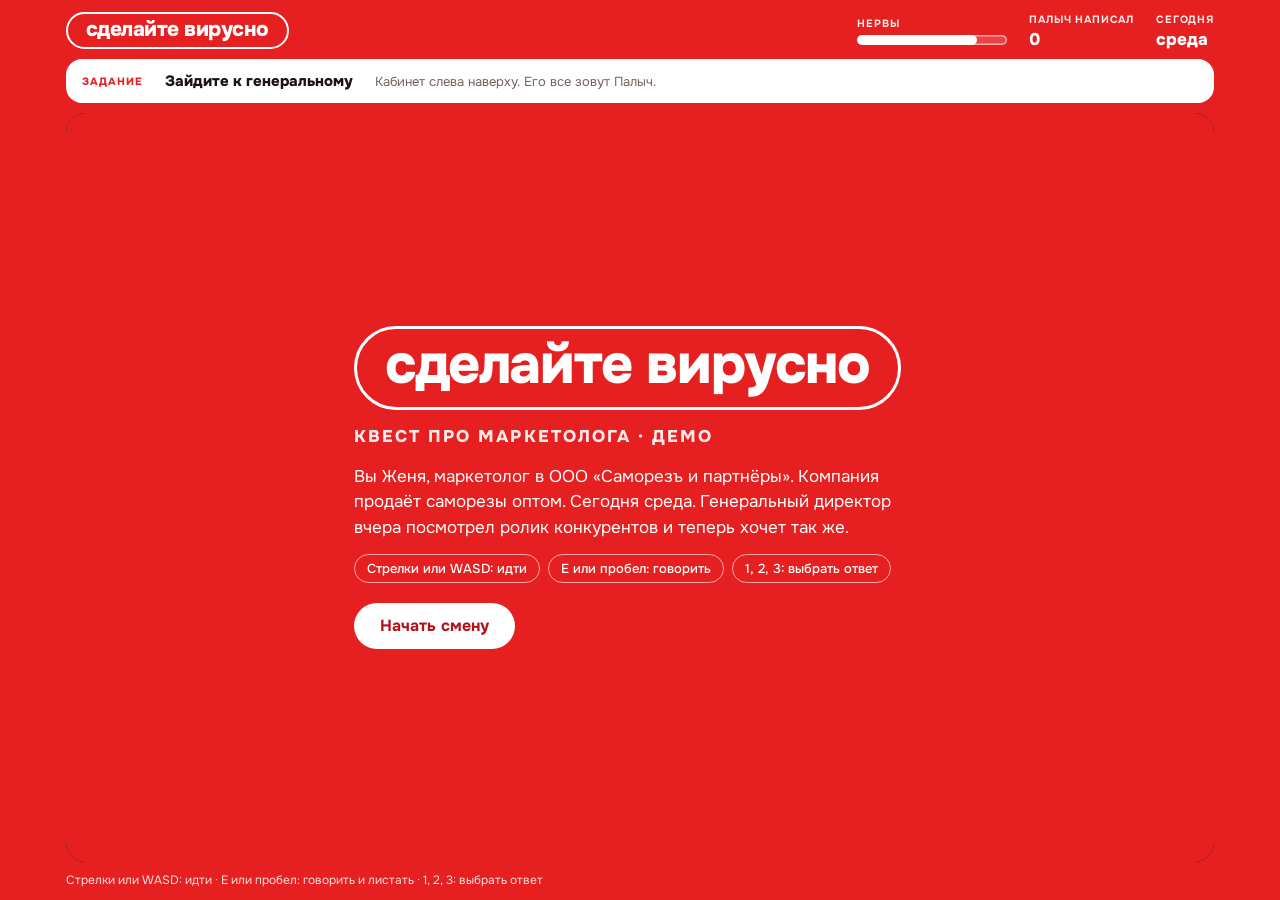
==== index.html @ 95eb99f6 "Демо игры «Сделайте вирусно» Квест про маркетолога: офис, одно задание, три концовки.  Co-Authored-B" ====
<!doctype html>
<html lang="ru">
<head>
<meta charset="utf-8">
<meta name="viewport" content="width=device-width, initial-scale=1, viewport-fit=cover">
<meta name="description" content="Браузерный квест про маркетолога: генеральный хочет вирусный ролик про саморезы за 15 тысяч к пятнице.">
<meta property="og:title" content="Сделайте вирусно">
<meta property="og:description" content="Квест про маркетолога. Соберите бриф и согласуйте ролик до пятницы.">
<meta property="og:type" content="website">
<meta name="theme-color" content="#E62020">
<link rel="icon" href="data:image/svg+xml,%3Csvg%20xmlns%3D%22http%3A%2F%2Fwww.w3.org%2F2000%2Fsvg%22%20viewBox%3D%220%200%2064%2064%22%3E%3Cellipse%20cx%3D%2232%22%20cy%3D%2232%22%20rx%3D%2229%22%20ry%3D%2222%22%20fill%3D%22%23E62020%22%2F%3E%3Ctext%20x%3D%2232%22%20y%3D%2241%22%20font-family%3D%22Arial%22%20font-weight%3D%22700%22%20font-size%3D%2226%22%20fill%3D%22%23fff%22%20text-anchor%3D%22middle%22%3E!%3C%2Ftext%3E%3C%2Fsvg%3E">
<title>Сделайте вирусно</title>
<link rel="preconnect" href="https://fonts.googleapis.com">
<link rel="preconnect" href="https://fonts.gstatic.com" crossorigin>
<link rel="stylesheet" href="https://fonts.googleapis.com/css2?family=Onest:wght@400;500;700;800&display=swap">
<style>
html{box-sizing:border-box;padding-top:env(safe-area-inset-top,0px);padding-bottom:env(safe-area-inset-bottom,0px)}
body{margin:0}
[hidden]{display:none!important}
</style>
<style>
/* Layout: одна сцена на экран — шапка с нервами, полоса задания, офис сверху на всю оставшуюся высоту */
:root{
  --red:#E62020; --red-deep:#B3121A; --ink:#1C1313; --white:#FFFFFF;
  --bg:#E62020; --fg:#FFFFFF; --panel:#FFFFFF; --panel-ink:#1C1313; --muted:#76615E; --soft:#FFE4E0; --stage:#2A1F1E; --veil:rgba(255,255,255,.16);
  --font:'Onest','Segoe UI',system-ui,-apple-system,sans-serif;
}
@media (prefers-color-scheme: dark){:root:not([data-theme="light"]){--bg:#6B0F13;--panel:#221818;--panel-ink:#F6EBE9;--muted:#BFA7A3;--soft:#3B2321;--stage:#150E0E;--veil:rgba(255,255,255,.1);color-scheme:dark}}
:root[data-theme="dark"]{--bg:#6B0F13;--panel:#221818;--panel-ink:#F6EBE9;--muted:#BFA7A3;--soft:#3B2321;--stage:#150E0E;--veil:rgba(255,255,255,.1);color-scheme:dark}
html,body{height:100%}
body{background:var(--bg);color:var(--fg);font-family:var(--font);-webkit-font-smoothing:antialiased}
.wrap{box-sizing:border-box;height:100%;max-width:1180px;margin:0 auto;display:flex;flex-direction:column;gap:10px;padding-block:12px;padding-left:max(16px,env(safe-area-inset-left,0px));padding-right:max(16px,env(safe-area-inset-right,0px))}
.top{display:flex;align-items:center;justify-content:space-between;gap:10px 20px;flex-wrap:wrap}
.logo{display:inline-block;border:2.5px solid var(--white);border-radius:999px;padding:5px 18px 7px;font-weight:800;font-size:21px;letter-spacing:-.025em;line-height:1;color:var(--white)}
.hud{display:flex;gap:10px 22px;align-items:center;flex-wrap:wrap}
.stat{display:flex;flex-direction:column;gap:5px}
.stat span{font-size:10.5px;font-weight:700;letter-spacing:.08em;text-transform:uppercase;opacity:.9}
.stat b{font-size:17px;font-weight:800;line-height:1;font-variant-numeric:tabular-nums}
.bar{width:150px;height:10px;border-radius:99px;background:var(--veil);overflow:hidden;box-shadow:inset 0 0 0 1.5px rgba(255,255,255,.55)}
.bar i{display:block;height:100%;width:80%;background:var(--white);border-radius:99px;transition:width .35s ease}
.bar.low i{background:#FFD447}
.quest{background:var(--panel);color:var(--panel-ink);border-radius:16px;padding:10px 16px;display:flex;flex-wrap:wrap;align-items:center;gap:6px 22px;min-height:44px;box-sizing:border-box}
.quest .lbl{font-size:10.5px;font-weight:800;letter-spacing:.1em;text-transform:uppercase;color:var(--red)}
.quest .task{font-weight:800;font-size:15px}
.quest .sub{color:var(--muted);font-size:13px}
.quest ul{list-style:none;margin:0;padding:0;display:flex;flex-wrap:wrap;gap:6px 18px}
.quest li{display:flex;gap:7px;align-items:center;font-size:13px;font-weight:500}
.quest li .box{flex:none;width:16px;height:16px;border-radius:50%;border:2px solid var(--red);display:grid;place-items:center;font-size:10px;font-weight:800;color:var(--white);box-sizing:border-box}
.quest li em{font-style:normal;color:var(--muted)}
.quest li.done{color:var(--muted)}
.quest li.done b{text-decoration:line-through}
.quest li.done .box{background:var(--red)}
.game{position:relative;flex:1;min-height:300px;border-radius:20px;overflow:hidden;background:var(--stage)}
canvas{display:block;width:100%;height:100%;touch-action:none}
.toasts{position:absolute;top:12px;right:12px;display:flex;flex-direction:column;align-items:flex-end;gap:8px;max-width:min(320px,calc(100% - 24px));pointer-events:none;z-index:3}
.toast{background:var(--panel);color:var(--panel-ink);border-radius:14px;padding:9px 13px;font-size:13px;font-weight:700;box-shadow:0 6px 18px rgba(0,0,0,.25);animation:tin .25s ease-out;transition:opacity .3s,transform .3s}
.toast.ping{background:var(--ink);color:var(--white)}
.toast.out{opacity:0;transform:translateY(-6px)}
@keyframes tin{from{opacity:0;transform:translateY(-8px)}to{opacity:1;transform:none}}
.prompt{position:absolute;left:50%;bottom:16px;transform:translateX(-50%);background:var(--ink);color:var(--white);padding:8px 14px;border-radius:99px;font-weight:700;font-size:13px;white-space:nowrap;pointer-events:none;opacity:0;transition:opacity .15s;z-index:2}
.prompt.on{opacity:1}
.prompt kbd{font-family:inherit;background:var(--red);border-radius:6px;padding:1px 7px;margin-right:7px}
.dialog{position:absolute;left:12px;right:12px;bottom:12px;max-width:780px;margin:0 auto;background:var(--panel);color:var(--panel-ink);border-radius:18px;padding:16px 18px 14px;box-shadow:0 14px 40px rgba(0,0,0,.35);z-index:4}
.who{display:flex;align-items:baseline;gap:9px;flex-wrap:wrap;margin-bottom:8px}
.who span{background:var(--red);color:var(--white);font-weight:800;font-size:13px;padding:3px 11px 4px;border-radius:99px}
.who small{color:var(--muted);font-size:12.5px}
.dialog p{margin:0 0 12px;font-size:16px;line-height:1.45;max-width:65ch}
.choices{display:flex;flex-wrap:wrap;gap:8px}
.btn{font:inherit;font-weight:700;font-size:14px;border:0;border-radius:99px;padding:10px 16px;background:var(--red);color:var(--white);cursor:pointer;text-align:left;line-height:1.25}
.btn:hover{background:var(--red-deep)}
.btn:focus-visible{outline:3px solid var(--panel-ink);outline-offset:2px}
.btn .n{display:inline-grid;place-items:center;width:20px;height:20px;border-radius:50%;background:rgba(255,255,255,.22);font-size:12px;margin-right:8px}
.overlay{position:absolute;inset:0;background:var(--bg);color:var(--fg);display:flex;align-items:center;justify-content:center;padding:24px;overflow:auto;z-index:6}
.card{max-width:580px;display:flex;flex-direction:column;align-items:flex-start;gap:14px;margin:auto 0}
.card .logo{font-size:clamp(30px,7vw,56px);border-width:3px;padding:8px 28px 14px}
.kicker{margin:0;font-size:12px;font-weight:800;letter-spacing:.12em;text-transform:uppercase;opacity:.9}
.card p{margin:0;font-size:17px;line-height:1.5;max-width:52ch}
.keys{display:flex;flex-wrap:wrap;gap:8px}
.keys span{border:1.5px solid rgba(255,255,255,.6);border-radius:99px;padding:5px 12px;font-size:13px;font-weight:500}
.btn.light{background:var(--white);color:var(--red-deep);font-size:16px;padding:13px 26px;margin-top:6px}
.btn.light:hover{background:#FFE9E6}
.btn.light:focus-visible{outline-color:var(--white)}
.stamp{border:4px solid var(--white);border-radius:12px;padding:6px 18px 8px;font-weight:800;font-size:clamp(26px,6vw,46px);letter-spacing:.04em;transform:rotate(-5deg);margin-bottom:6px}
.card h2{margin:0;font-size:clamp(22px,4vw,32px);font-weight:800;letter-spacing:-.02em;text-wrap:balance;line-height:1.15}
.stats{display:grid;grid-template-columns:repeat(4,minmax(0,1fr));gap:8px;width:100%}
.stats div{background:var(--veil);border-radius:14px;padding:10px 12px;display:flex;flex-direction:column;gap:4px}
.stats b{font-size:21px;font-weight:800;font-variant-numeric:tabular-nums}
.stats span{font-size:11.5px;opacity:.85}
.card p.note{font-size:13px;opacity:.8}
.pad{position:absolute;left:12px;right:12px;bottom:12px;display:none;justify-content:space-between;align-items:flex-end;pointer-events:none;z-index:2}
.dirs{display:grid;grid-template-columns:repeat(3,52px);grid-template-rows:repeat(2,52px);gap:6px;pointer-events:auto;touch-action:none}
.pad button{font:inherit;border:0;border-radius:14px;background:rgba(255,255,255,.88);color:var(--ink);font-size:18px;font-weight:800;-webkit-user-select:none;user-select:none;-webkit-touch-callout:none;touch-action:none}
.pad button.on{background:var(--white);transform:scale(.95)}
.pad .act{pointer-events:auto;height:64px;padding:0 22px;border-radius:99px;background:var(--red);color:var(--white);font-size:15px;opacity:.55;box-shadow:0 0 0 3px var(--white)}
.pad .act.ready{opacity:1}
.only-touch{display:none}
.hint{font-size:12px;opacity:.85;margin:0}
@media (pointer:coarse){.pad{display:flex}.prompt{bottom:136px}.hint,.only-kb{display:none!important}.only-touch{display:inline-block}}
.game.dlg .pad,.game.dlg .prompt{display:none}
@media (max-width:640px){.logo{font-size:17px;padding:4px 14px 6px}.bar{width:96px}.stat b{font-size:15px}.quest{padding:9px 12px;gap:4px 14px}.quest .task{font-size:14px}.dialog p{font-size:15px}.stats{grid-template-columns:repeat(2,minmax(0,1fr))}.card p{font-size:15.5px}}
@media (prefers-reduced-motion:reduce){.toast{animation:none}.bar i{transition:none}}
</style>
</head>
<body>
<div class="wrap">
  <header class="top">
    <div class="logo">сделайте вирусно</div>
    <div class="hud">
      <div class="stat"><span>Нервы</span><div class="bar" id="nbar" role="meter" aria-label="Нервы" aria-valuemin="0" aria-valuemax="100" aria-valuenow="80"><i id="nfill"></i></div></div>
      <div class="stat"><span>Палыч написал</span><b id="pings">0</b></div>
      <div class="stat"><span>Сегодня</span><b>среда</b></div>
    </div>
  </header>

  <section class="quest" id="quest" aria-live="polite"></section>

  <div class="game" id="game">
    <canvas id="cv" aria-label="Офис компании «Саморезъ и партнёры», вид сверху"></canvas>
    <div class="toasts" id="toasts"></div>
    <div class="prompt" id="prompt"></div>

    <div class="pad" id="pad">
      <div class="dirs">
        <button type="button" data-k="u" style="grid-column:2;grid-row:1" aria-label="Вверх">▲</button>
        <button type="button" data-k="l" style="grid-column:1;grid-row:2" aria-label="Влево">◀</button>
        <button type="button" data-k="d" style="grid-column:2;grid-row:2" aria-label="Вниз">▼</button>
        <button type="button" data-k="r" style="grid-column:3;grid-row:2" aria-label="Вправо">▶</button>
      </div>
      <button type="button" class="act" id="actBtn">Говорить</button>
    </div>

    <div class="dialog" id="dlg" hidden>
      <div class="who"><span id="dlgName"></span><small id="dlgRole"></small></div>
      <p id="dlgText"></p>
      <div class="choices" id="dlgCh"></div>
    </div>

    <div class="overlay" id="start">
      <div class="card">
        <div class="logo">сделайте вирусно</div>
        <p class="kicker">Квест про маркетолога · демо</p>
        <p>Вы Женя, маркетолог в ООО «Саморезъ и партнёры». Компания продаёт саморезы оптом. Сегодня среда. Генеральный директор вчера посмотрел ролик конкурентов и теперь хочет так же.</p>
        <div class="keys">
          <span class="only-kb">Стрелки или WASD: идти</span>
          <span class="only-kb">E или пробел: говорить</span>
          <span class="only-kb">1, 2, 3: выбрать ответ</span>
          <span class="only-touch">Кнопки внизу экрана: идти и говорить</span>
        </div>
        <button type="button" class="btn light" id="startBtn">Начать смену</button>
      </div>
    </div>

    <div class="overlay" id="end" hidden>
      <div class="card">
        <div class="stamp" id="endStamp"></div>
        <h2 id="endTitle"></h2>
        <p id="endText"></p>
        <div class="stats" id="endStats"></div>
        <button type="button" class="btn light" id="againBtn">Ещё раз</button>
        <p class="note">Это демо: один офис и одно задание.</p>
      </div>
    </div>
  </div>

  <p class="hint">Стрелки или WASD: идти · E или пробел: говорить и листать · 1, 2, 3: выбрать ответ</p>
</div>

<script>
(() => {
'use strict';
const $ = s => document.querySelector(s);
const cv = $('#cv'), ctx = cv.getContext('2d'), game = $('#game');
const dlg = $('#dlg'), dlgName = $('#dlgName'), dlgRole = $('#dlgRole'), dlgText = $('#dlgText'), dlgCh = $('#dlgCh');
const questEl = $('#quest'), toastsEl = $('#toasts'), promptEl = $('#prompt'), actBtn = $('#actBtn');
const nfill = $('#nfill'), nbar = $('#nbar'), pingsEl = $('#pings');
const RM = !!(window.matchMedia && matchMedia('(prefers-reduced-motion: reduce)').matches);

/* ---------- Карта офиса: 28 × 18 клеток ---------- */
const T = 32;
const MAP = [
  "#WW#WW#WW#WW#WW#WW#WW#WW#WW#",
  "#ccccccc#..........#ppppppp#",
  "#ccccccc#..........#ppppppp#",
  "#ccccccc#..DD..DD..#ppppppp#",
  "#ccccccc#..........#ppppppp#",
  "#ccccccc#..DD..DD..#ppppppp#",
  "####c####..........####p####",
  "#..........................#",
  "#..DD..DD..DD....DD..DD..DD#",
  "#..........................#",
  "#..........................#",
  "####t###............###a####",
  "#tttttt#............#aaaaaa#",
  "#tttttt#..DD....DD..#aaaaaa#",
  "#tttttt#............#aaaaaa#",
  "#tttttt#..DD....DD..#aaaaaa#",
  "#tttttt#............#aaaaaa#",
  "#############LL#############",
];
const MW = MAP[0].length, MH = MAP.length;
const SOLID = new Set(['#', 'W', 'L', 'D']);
const tile = (x, y) => (x < 0 || y < 0 || x >= MW || y >= MH) ? '#' : MAP[y][x];

const PEOPLE = {
  me:     { name: 'Женя', role: 'это вы, маркетолог' },
  boss:   { name: 'Палыч', role: 'Виктор Павлович, генеральный директор' },
  oleg:   { name: 'Олег', role: 'отдел продаж' },
  lyosha: { name: 'Лёша', role: 'дизайнер' },
  ksyu:   { name: 'Ксюша', role: 'SMM, стажёр' },
  petr:   { name: 'Петрович', role: 'сисадмин' },
  tamara: { name: 'Тамара Ивановна', role: 'главный бухгалтер' },
};
const NPC = [
  { id: 'boss',   x: 4,  y: 1,  shirt: '#2B3A55', hair: '#A3A3A3', bald: true, tie: true },
  { id: 'petr',   x: 17, y: 3,  shirt: '#6D6A5E', hair: '#C9C9C9', beard: true, glasses: true },
  { id: 'ksyu',   x: 4,  y: 9,  shirt: '#F4A6B7', hair: '#6B3A2A', long: true },
  { id: 'oleg',   x: 12, y: 9,  shirt: '#4C7A5A', hair: '#3B2A1E' },
  { id: 'lyosha', x: 22, y: 9,  shirt: '#1F1F1F', hair: '#D9B44A', phones: true },
  { id: 'tamara', x: 23, y: 15, shirt: '#7A2E5A', hair: '#B4552F', bun: true, glasses: true },
];
const ME = { shirt: '#E62020', hair: '#2A1E1A', badge: true };

const E = [
  { t: 'safe',     x: 1,  y: 1,   w: 1,   h: 1,    act: 'safe' },
  { t: 'rug',      x: 6,  y: 1,   w: 1.8, h: 0.5,  act: 'rug' },
  { t: 'bossdesk', x: 3,  y: 2,   w: 3,   h: 1,    act: 'boss' },
  { t: 'plant',    x: 7,  y: 5,   w: 1,   h: 1,    act: 'plant' },
  { t: 'honor',    x: 13, y: 1,   w: 2,   h: 0.45, act: 'honor' },
  { t: 'board',    x: 21, y: 1,   w: 3,   h: 0.45, act: 'board' },
  { t: 'mtable',   x: 21, y: 2.5, w: 5,   h: 1.8 },
  { t: 'cooler',   x: 1,  y: 7,   w: 1,   h: 1,    act: 'cooler' },
  { t: 'printer',  x: 26, y: 7,   w: 1,   h: 1,    act: 'printer' },
  { t: 'plant',    x: 26, y: 10,  w: 1,   h: 1,    act: 'plant' },
  { t: 'plant',    x: 8,  y: 12,  w: 1,   h: 1,    act: 'plant' },
  { t: 'plant',    x: 19, y: 12,  w: 1,   h: 1,    act: 'plant' },
  { t: 'fridge',   x: 1,  y: 12,  w: 1,   h: 1,    act: 'fridge' },
  { t: 'ktable',   x: 2,  y: 13.6,w: 2,   h: 1.2 },
  { t: 'counter',  x: 2,  y: 16,  w: 4,   h: 1 },
  { t: 'kettle',   x: 3,  y: 16,  w: 1,   h: 1,    act: 'kettle', nosolid: true },
  { t: 'micro',    x: 5,  y: 16,  w: 1,   h: 1,    act: 'micro', nosolid: true },
  { t: 'cabinet',  x: 26, y: 12,  w: 1,   h: 2,    act: 'cabinet' },
  { t: 'plant',    x: 21, y: 12,  w: 1,   h: 1,    act: 'plant' },
  { t: 'tdesk',    x: 22, y: 14,  w: 3,   h: 1,    act: 'tamara' },
  { t: 'lift',     x: 13, y: 17,  w: 2,   h: 1,    act: 'lift', nosolid: true },
];
const BODIES = [];
for (const e of E) if (!e.nosolid) BODIES.push(e);
for (const n of NPC) BODIES.push({ x: n.x + .2, y: n.y + .25, w: .6, h: .65 });

const ROOMS = [
  ['КАБИНЕТ ГЕНЕРАЛЬНОГО', 4.5, 4.55, 'rgba(255,225,160,.55)'],
  ['ПЕРЕГОВОРКА «БАЙКАЛ»', 23.5, 5.45, 'rgba(95,50,15,.5)'],
  ['ОПЕНСПЕЙС', 14.5, 9.55, 'rgba(60,40,30,.3)'],
  ['КУХНЯ', 5.3, 12.55, 'rgba(50,55,65,.4)'],
  ['БУХГАЛТЕРИЯ', 24, 16.55, 'rgba(40,50,30,.42)'],
  ['ЛИФТ', 14, 16.8, 'rgba(60,40,30,.42)'],
];

const OBJ = { cooler: 'Кулер', printer: 'Принтер', safe: 'Сейф', rug: 'Ковёр', plant: 'Фикус', honor: 'Доска почёта', board: 'Доска', fridge: 'Холодильник', kettle: 'Чайник', micro: 'Микроволновка', cabinet: 'Шкаф с папками', lift: 'Лифт' };
const NOTE = {
  printer: 'Принтер пишет: «Замятие бумаги в лотке 2». Пишет так с понедельника.',
  safe: 'Сейф. Говорят, внутри лежит бюджет на маркетинг. Код знает только Палыч.',
  rug: 'Ковёр на стене. Палыч говорит, что он для акустики.',
  plant: 'Фикус. Его поливает бухгалтерия. И разговаривает с ним тоже.',
  honor: 'Доска почёта. Вашей фотографии тут пока нет.',
  board: 'На доске написано: «KPI: охваты, вовлечённость, синергия». Продаж в списке нет.',
  fridge: 'Записка на холодильнике: «Кто взял мой йогурт, тот знает, что он сделал. Т. И.»',
  micro: 'Микроволновка. Пахнет рыбой с прошлого корпоратива.',
  cabinet: 'Папки «Закрывающие документы, 2011–2026». Трогать нельзя.',
  lift: 'Лифт. До пятницы домой не отпускают.',
};
const KSYU = [
  'Я веду наши соцсети. В Telegram у нас 12 подписчиков, девять из них бухгалтерия.',
  'Палыч каждую неделю просит «что-нибудь вирусное». Ты не первый, кому он это говорит.',
  'Если что, у меня есть кольцевая лампа. Одна на весь офис.',
];
const PETR = [
  'Перезагружать пробовал?',
  'Пароль от Wi-Fi на стикере под клавиатурой у Палыча. Я тебе этого не говорил.',
  'Сервер стоит в кладовке. Не открывай, он греется.',
];
const PINGS = ['Ну что там?', 'Конкуренты опять что-то выложили', 'Может, в тикток?', 'Жена говорит, надо через нейросеть', 'Пятница скоро, помнишь?', 'Скинь, что есть', '👍', 'Ты где?'];

/* ---------- Состояние ---------- */
let S, P, dlgOpen = false, dlgAt = 0, curChoices = [], promptKey, dpr = 1, zoom = 1, tnow = 0;
const keys = { u: false, d: false, l: false, r: false };

function fresh() {
  return { step: 0, running: false, over: false, nerves: 80, pings: 0, pingT: 8, askedGoal: false,
    client: false, budget: false, idea: null, needTea: false, tea: false, coolAt: -99, bossNag: 0, cyc: {}, endAt: 0 };
}
function newGame() {
  S = fresh();
  P = { x: 14, y: 16.35, fx: 0, fy: -1, moving: false };
  closeDlg(); updQuest(); updHud(); promptKey = undefined;
}

/* ---------- Интерфейс ---------- */
function updHud() {
  nfill.style.width = S.nerves + '%';
  nbar.classList.toggle('low', S.nerves < 30);
  nbar.setAttribute('aria-valuenow', S.nerves);
  pingsEl.textContent = S.pings;
}
function li(done, a, b) {
  return '<li class="' + (done ? 'done' : '') + '"><span class="box">' + (done ? '✓' : '') + '</span><span><b>' + a + '</b> <em>' + b + '</em></span></li>';
}
function updQuest() {
  let h = '<span class="lbl">Задание</span>';
  if (S.step === 0) h += '<span class="task">Зайдите к генеральному</span><span class="sub">Кабинет слева наверху. Его все зовут Палыч.</span>';
  else if (S.step === 1) {
    let teaNote = '';
    if (S.needTea && !S.budget) teaNote = S.tea ? ' · чай в руках' : ' · сначала чай с кухни';
    h += '<span class="task">Соберите бриф</span><ul>' +
      li(S.client, 'Кто покупает', 'Олег, продажи') +
      li(S.budget, 'Сколько денег на самом деле', 'Тамара Ивановна' + teaNote) +
      li(!!S.idea, 'Идея ролика', 'Лёша, дизайнер') + '</ul>';
  } else if (S.step === 2) h += '<span class="task">Несите бриф Палычу</span><span class="sub">Бриф собран. Осталось согласовать.</span>';
  else h += '<span class="task">Смена окончена</span>';
  questEl.innerHTML = h;
}
function toast(msg, cls) {
  const el = document.createElement('div');
  el.className = 'toast' + (cls ? ' ' + cls : '');
  el.textContent = msg;
  toastsEl.appendChild(el);
  while (toastsEl.children.length > 3) toastsEl.firstChild.remove();
  setTimeout(() => { el.classList.add('out'); setTimeout(() => el.remove(), 350); }, 3600);
}
function setPrompt(n) {
  const k = n ? n.id : '';
  if (k === promptKey) return;
  promptKey = k;
  if (!n) { promptEl.classList.remove('on'); actBtn.classList.remove('ready'); return; }
  const p = PEOPLE[n.id];
  promptEl.innerHTML = '<kbd class="only-kb">E</kbd>' + (p ? 'Поговорить: ' + p.name : 'Осмотреть: ' + OBJ[n.id].toLowerCase());
  promptEl.classList.add('on'); actBtn.classList.add('ready');
}

/* ---------- Диалоги ---------- */
function say(who, text, choices) {
  if (S.over) return;
  const p = PEOPLE[who] || { name: who, role: '' };
  dlgName.textContent = p.name;
  dlgRole.textContent = p.role || '';
  dlgText.textContent = text;
  curChoices = (choices && choices.length) ? choices : [{ t: 'Дальше' }];
  dlgCh.textContent = '';
  curChoices.forEach((c, i) => {
    const b = document.createElement('button');
    b.type = 'button'; b.className = 'btn';
    if (curChoices.length > 1) { const n = document.createElement('span'); n.className = 'n'; n.textContent = i + 1; b.appendChild(n); }
    b.appendChild(document.createTextNode(c.t));
    b.addEventListener('mousedown', e => e.preventDefault());
    b.addEventListener('click', () => { if (performance.now() - dlgAt > 300) choose(i); });
    dlgCh.appendChild(b);
  });
  dlg.hidden = false; dlgOpen = true; dlgAt = performance.now();
  game.classList.add('dlg'); setPrompt(null);
}
function choose(i) { const c = curChoices[i]; closeDlg(); if (c && c.f) c.f(); }
function closeDlg() { dlg.hidden = true; dlgOpen = false; curChoices = []; game.classList.remove('dlg'); }
function cyc(id, arr) { const i = S.cyc[id] || 0; S.cyc[id] = i + 1; return arr[i % arr.length]; }
function nerves(d) {
  S.nerves = Math.max(0, Math.min(100, S.nerves + d)); updHud();
  if (S.nerves <= 0 && !S.over) finish('burnout');
}
function checkBrief() {
  if (S.step === 1 && S.client && S.budget && S.idea) { S.step = 2; toast('Бриф собран. Несите Палычу'); updQuest(); }
}
function startBrief() { S.step = 1; S.pingT = 8; toast('Новое задание: собрать бриф'); updQuest(); }

function talkBoss() {
  if (S.step === 0) {
    say('boss', 'А, Женя. Заходи. Видел, у конкурентов ролик залетел? Миллион просмотров! Нам нужно так же. Вирусно.', [
      { t: 'А какая у ролика цель?', f: () => { S.askedGoal = true;
        say('boss', 'Цель… чтобы было вирусно. Ну и чтобы продажи, само собой. Бюджет пятнадцать тысяч, к пятнице.', [{ t: 'Понял, займусь', f: startBrief }]); } },
      { t: 'Сделаем, Виктор Павлович!', f: () =>
        say('boss', 'Вот! Это я понимаю, подход. Бюджет пятнадцать тысяч, к пятнице. Детали сам соберёшь.', [{ t: 'Есть', f: startBrief }]) },
    ]);
  } else if (S.step === 1) {
    nerves(-3);
    say('boss', cyc('boss', ['Ну что, уже завирусилось?', 'Женя, я жду. Пятница не резиновая.', 'Сходи к Олегу, к Лёше, к Тамаре Ивановне. Чего у меня стоишь?']));
  } else if (S.step === 2) pitch();
}
function pitch() {
  say('boss', 'Ну, показывай. Только чтобы вирусно.', [{ t: 'Показываю', f: () =>
    say('me', 'Покупают у нас прорабы. Им важно одно: чтобы машина пришла к семи утра. Telegram они читают в шесть, по дороге на объект. Бюджет на руки 12 500.', [{ t: 'Дальше', f: pitchIdea }]) }]);
}
function pitchIdea() {
  if (S.idea === 'dance') {
    say('me', 'Идея: прораб танцует с шуруповёртом под ремикс.', [{ t: 'Дальше', f: () =>
      say('boss', 'Ха! Вот! Это вирусно! Запускай.', [{ t: 'Запускаем', f: () => finish('dance') }]) }]);
  } else if (S.idea === 'battle') {
    say('me', 'Идея: саморез против гвоздя. Бой в замедленной съёмке, саморез побеждает.', [{ t: 'Дальше', f: () =>
      say('boss', 'Смешно. И про нас. Давай.', [{ t: 'Запускаем', f: () => finish('battle') }]) }]);
  } else {
    say('me', 'Идея: снимаем одним кадром, как наша машина приезжает на объект в 6:40. Прораб смотрит на часы и говорит: «Вовремя».', [{ t: 'Дальше', f: () => {
      const ch = [];
      if (S.askedGoal) ch.push({ t: 'Вы сами сказали: цель — продажи', f: () =>
        say('boss', 'Сказал, да. Ладно, запускай. Но если не завирусится…', [{ t: 'Запускаем', f: () => finish('honest') }]) });
      ch.push({ t: 'Доверьтесь мне', f: () => { nerves(-15);
        say('boss', 'Под твою ответственность, Женя.', [{ t: 'Запускаем', f: () => finish('honest') }]); } });
      ch.push({ t: 'Ладно, добавим танцующего прораба', f: () => { S.idea = 'dance';
        say('boss', 'Вот! Сразу бы так.', [{ t: 'Запускаем', f: () => finish('dance') }]); } });
      say('boss', 'А где тут вирусность?', ch);
    } }]);
  }
}
function talkOleg() {
  if (S.step === 0) return say('oleg', 'Ты новенький? Палыч тебя искал. Его кабинет слева наверху.');
  if (S.client) return say('oleg', 'Привезли вовремя, вот и вся реклама.');
  say('oleg', 'Вирусный ролик? Про саморезы? Ну-ну.', [
    { t: 'Кто у нас вообще покупает?', f: () => { S.client = true;
      say('oleg', 'Прорабы. Им не до смешного. Им надо, чтобы машина пришла к семи утра, а не к обеду. Telegram читают в шесть, пока едут на объект.');
      toast('Бриф: кто покупает ✓'); updQuest(); checkBrief(); } },
    { t: 'Ладно, не буду отвлекать', f: () => say('oleg', 'Давай. Я тут до семи. Вечера.') },
  ]);
}
function talkTamara() {
  if (S.step === 0) return say('tamara', 'Женечка, все вопросы через Виктора Павловича.');
  if (S.budget) return say('tamara', 'Закрывающие не забудь, Женечка. Я всё помню.');
  if (S.tea) {
    S.tea = false; S.budget = true; nerves(5);
    say('tamara', 'Ой, спасибо. Значит, так. Пятнадцать тысяч — это вместе с налогами. Плюс договор, плюс закрывающие. На руки остаётся двенадцать с половиной.');
    toast('Бриф: реальный бюджет ✓'); updQuest(); checkBrief(); return;
  }
  S.needTea = true; updQuest();
  say('tamara', 'Бюджет? Я без чая ничего не обсуждаю. Чайник на кухне. Кружка моя, с надписью.');
}
function talkLyosha() {
  if (S.step === 0) return say('lyosha', '(снимает один наушник) А? Палыч тебя искал.');
  if (!S.idea) return pickIdea();
  say('lyosha', 'Раскадровка готова. Неси Палычу.', [{ t: 'Отлично' }, { t: 'Давай поменяем идею', f: pickIdea }]);
}
function pickIdea() {
  const tip = S.client ? ' Ты же был у Олега, тебе виднее.' : ' Олег из продаж знает клиентов, но с ним скучно.';
  say('lyosha', 'Ролик за пятнадцать тысяч к пятнице? Окей, сниму на телефон. Что снимаем?' + tip, [
    { t: 'Прораб танцует с шуруповёртом', f: () => setIdea('dance') },
    { t: 'Саморез против гвоздя: бой', f: () => setIdea('battle') },
    { t: 'Честно: машина приезжает в 6:40', f: () => setIdea('honest') },
  ]);
}
function setIdea(k) {
  const first = !S.idea; S.idea = k;
  say('lyosha', 'Понял. Делаю раскадровку.');
  if (first) toast('Бриф: идея ролика ✓');
  updQuest(); checkBrief();
}
const ACT = {
  boss: talkBoss, oleg: talkOleg, tamara: talkTamara, lyosha: talkLyosha,
  ksyu: () => say('ksyu', cyc('ksyu', KSYU)),
  petr: () => say('petr', cyc('petr', PETR)),
  cooler() {
    const now = performance.now() / 1000;
    if (now - S.coolAt < 8) return say('Кулер', 'Вы уже пили. Кулер смотрит на вас с осуждением.');
    S.coolAt = now; nerves(10);
    say('Кулер', 'Бульк. Стакан холодной воды. Нервы +10.');
  },
  kettle() {
    if (S.tea) return say('Чайник', 'Чай уже в руках. Несите, пока горячий.');
    if (S.needTea && !S.budget) { S.tea = true; toast('Чай для Тамары Ивановны ✓'); updQuest();
      return say('Чайник', 'Вы заварили чай в кружке «Лучший бухгалтер». Не пролейте.'); }
    say('Чайник', 'Чайник. Накипь внутри старше вашего стажа.');
  },
};
for (const k in NOTE) if (!ACT[k]) ACT[k] = () => say(OBJ[k], NOTE[k]);

/* ---------- Концовки ---------- */
const plural = (n, a, b, c) => { const m = n % 10, h = n % 100; return (m === 1 && h !== 11) ? a : (m >= 2 && m <= 4 && (h < 10 || h >= 20)) ? b : c; };
const ENDS = {
  dance:   { stamp: 'ВИРУСНО', title: '840 000 просмотров и 3 заявки', views: 840000, leads: 3,
    text: () => 'Ролик разлетелся по чатам. Палыч переслал его всем родственникам. Прорабы посмеялись и купили саморезы там, где привозят к семи утра. Продажи не выросли.' },
  battle:  { stamp: 'НЕПЛОХО', title: '120 000 просмотров и 14 заявок', views: 120000, leads: 14,
    text: () => 'Смешно и про продукт. Пара прорабов запомнила название. Олег сказал «нормально», а для отдела продаж это высшая похвала.' },
  honest:  { stamp: 'СОГЛАСОВАНО', title: '9 400 просмотров и 41 заявка', views: 9400, leads: 41,
    text: () => 'Вирусно не вышло. Зато ролик посмотрели те, кто покупает: прорабы в шесть утра по дороге на объект. Олег просит ещё таких. Палыч рассказывает, что так и задумывал.' +
      (S.askedGoal ? ' Вы спросили про цель в первом же разговоре, и это помогло защитить идею.' : '') },
  burnout: { stamp: 'БОЛЬНИЧНЫЙ', title: 'Нервы закончились раньше пятницы', views: 0, leads: 0,
    text: () => 'Палыч написал вам ' + S.pings + ' ' + plural(S.pings, 'раз', 'раза', 'раз') + '. Кулер стоял у входа в опенспейс. В следующий раз пейте воду.' },
};
function finish(k) {
  if (S.over) return;
  S.over = true; S.step = 3; S.running = false; S.endAt = performance.now();
  closeDlg(); setPrompt(null); updQuest();
  const e = ENDS[k];
  $('#endStamp').textContent = e.stamp;
  $('#endTitle').textContent = e.title;
  $('#endText').textContent = e.text();
  const rows = [['Просмотры', e.views.toLocaleString('ru-RU')], ['Заявки', e.leads], ['Палыч написал', S.pings], ['Нервы', S.nerves + ' из 100']];
  const st = $('#endStats'); st.textContent = '';
  for (const [a, b] of rows) { const d = document.createElement('div'); const bb = document.createElement('b'); bb.textContent = b; const s = document.createElement('span'); s.textContent = a; d.append(bb, s); st.appendChild(d); }
  $('#end').hidden = false;
}

/* ---------- Движение и взаимодействие ---------- */
function blocked(x, y) {
  const r = 0.28;
  for (let ty = Math.floor(y - r); ty <= Math.floor(y + r); ty++)
    for (let tx = Math.floor(x - r); tx <= Math.floor(x + r); tx++)
      if (SOLID.has(tile(tx, ty))) return true;
  for (const b of BODIES) if (x + r > b.x && x - r < b.x + b.w && y + r > b.y && y - r < b.y + b.h) return true;
  return false;
}
function rectDist(px, py, x, y, w, h) {
  const dx = Math.max(x - px, 0, px - (x + w)), dy = Math.max(y - py, 0, py - (y + h));
  return Math.hypot(dx, dy);
}
function nearest() {
  let best = null, bd = 0.95;
  for (const n of NPC) { const d = rectDist(P.x, P.y, n.x + .1, n.y + .1, .8, .8); if (d < bd) { bd = d; best = n; } }
  for (const e of E) { if (!e.act) continue; const d = rectDist(P.x, P.y, e.x, e.y, e.w, e.h); if (d < bd) { bd = d; best = { id: e.act }; } }
  return best;
}
function interact() {
  if (!S.running || S.over || dlgOpen) return;
  const n = nearest();
  if (n && ACT[n.id]) ACT[n.id]();
}
function update(dt) {
  if (!S.running || S.over || dlgOpen) { P.moving = false; if (!dlgOpen) setPrompt(null); return; }
  let mx = (keys.r ? 1 : 0) - (keys.l ? 1 : 0), my = (keys.d ? 1 : 0) - (keys.u ? 1 : 0);
  if (mx || my) {
    const l = Math.hypot(mx, my); mx /= l; my /= l;
    const sp = 4.4 * dt;
    const nx = P.x + mx * sp; if (!blocked(nx, P.y)) P.x = nx;
    const ny = P.y + my * sp; if (!blocked(P.x, ny)) P.y = ny;
    P.fx = mx; P.fy = my; P.moving = true;
  } else P.moving = false;
  if (S.step >= 1 && S.step < 3) {
    S.pingT += dt;
    if (S.pingT >= 20) { S.pingT = 0; S.pings++; toast('📱 Палыч: ' + PINGS[(S.pings - 1) % PINGS.length], 'ping'); nerves(-6); }
  }
  if (!S.over) setPrompt(nearest());
}
function targets() {
  if (S.step === 0 || S.step === 2) return ['boss'];
  if (S.step === 1) {
    const r = [];
    if (!S.client) r.push('oleg');
    if (!S.budget) r.push(S.needTea && !S.tea ? 'kettle' : 'tamara');
    if (!S.idea) r.push('lyosha');
    return r;
  }
  return [];
}
function targetPos(id) {
  const n = NPC.find(n => n.id === id);
  if (n) return { x: (n.x + .5) * T, y: (n.y + .5) * T - 42 };
  const e = E.find(e => e.act === id);
  return { x: (e.x + e.w / 2) * T, y: e.y * T - 8 };
}

/* ---------- Рисование ---------- */
const F = c => { ctx.fillStyle = c; };
function rr(x, y, w, h, r) { ctx.beginPath(); if (ctx.roundRect) ctx.roundRect(x, y, w, h, r); else ctx.rect(x, y, w, h); }
function circ(x, y, r) { ctx.beginPath(); ctx.arc(x, y, r, 0, Math.PI * 2); }
function diamond(x, y, r) { ctx.beginPath(); ctx.moveTo(x, y - r); ctx.lineTo(x + r, y); ctx.lineTo(x, y + r); ctx.lineTo(x - r, y); ctx.closePath(); ctx.fill(); }

function floorTile(c, tx, ty, x, y) {
  if (c === 'c') {
    F('#8C1C21'); ctx.fillRect(x, y, T, T);
    F('#A9333A'); diamond(x + 16, y + 16, 10); F('#E1B24E'); diamond(x + 16, y + 16, 4);
    if (tx === 1) ctx.fillRect(x + 3, y, 2, T);
    if (tx === 7) ctx.fillRect(x + T - 5, y, 2, T);
    if (ty === 1) ctx.fillRect(x, y + 3, T, 2);
    if (ty === 5 && tx !== 4) ctx.fillRect(x, y + T - 5, T, 2);
    return;
  }
  if (c === 't') {
    for (let i = 0; i < 2; i++) for (let j = 0; j < 2; j++) { F(((tx * 2 + i + ty * 2 + j) % 2) ? '#F2F0EB' : '#D6DADF'); ctx.fillRect(x + i * 16, y + j * 16, 16, 16); }
    return;
  }
  if (c === 'p') {
    F('#C99561'); ctx.fillRect(x, y, T, T); F('rgba(105,58,22,.3)');
    for (let r = 0; r < 4; r++) { ctx.fillRect(x, y + r * 8, T, 1); const off = ((ty * 4 + r) % 2) * 8; for (let k = off; k < T; k += 16) ctx.fillRect(x + k, y + r * 8, 1, 8); }
    return;
  }
  if (c === 'a') { F('#D3D8C0'); ctx.fillRect(x, y, T, T); F('rgba(0,0,0,.06)'); ctx.fillRect(x, y, T, 1); ctx.fillRect(x, y, 1, T); return; }
  F('#E5DFD3'); ctx.fillRect(x, y, T, T); F('rgba(60,40,30,.06)'); ctx.fillRect(x, y, T, 1); ctx.fillRect(x, y, 1, T);
  if (((tx * 13 + ty * 7) % 5) === 0) { F('rgba(60,40,30,.07)'); ctx.fillRect(x + 6, y + 9, 3, 2); ctx.fillRect(x + 20, y + 22, 2, 2); }
}
function deskTile(tx, ty, x, y) {
  F('#3F3938'); rr(x + 9, y + 23, 14, 9, 4); ctx.fill();
  F('#D6BC93'); rr(x + 1, y + 2, T - 2, 21, 3); ctx.fill(); F('#B99C72'); ctx.fillRect(x + 1, y + 21, T - 2, 2);
  F('#262121'); rr(x + 8, y + 4, 16, 10, 2); ctx.fill(); F(((tx + ty) % 3 === 0) ? '#E62020' : '#79B2D8'); ctx.fillRect(x + 10, y + 6, 12, 6);
  F('#F3F0EA'); ctx.fillRect(x + 9, y + 16, 14, 4);
  if ((tx * 7 + ty * 3) % 4 === 0) { F('#FFFFFF'); circ(x + 27, y + 9, 3); ctx.fill(); F('#E62020'); circ(x + 27, y + 9, 1.6); ctx.fill(); }
}
function drawTile(tx, ty) {
  const c = tile(tx, ty), x = tx * T, y = ty * T;
  if (c === '#' || c === 'W' || c === 'L') {
    F('#3A2E2D'); ctx.fillRect(x, y, T, T); F('#4E3F3D'); ctx.fillRect(x, y, T, 4);
    if (c === 'W') { F('#BCD7E8'); ctx.fillRect(x + 3, y + 7, T - 6, T - 14); F('rgba(255,255,255,.8)'); for (let i = x + 5; i < x + T - 4; i += 4) ctx.fillRect(i, y + 7, 1.5, T - 14); }
    if (c === 'L') { F('#AEB6BD'); ctx.fillRect(tx === 13 ? x + 3 : x, y + 2, T - 3, T - 9); if (tx === 13) { F('#80888F'); ctx.fillRect(x + T - 1, y + 2, 1, T - 9); } }
    return;
  }
  floorTile(c, tx, ty, x, y);
  if (c === 'D') deskTile(tx, ty, x, y);
}
const DRAW = {
  safe(x, y, w, h) { F('#4A5056'); rr(x + 3, y + 3, w - 6, h - 6, 3); ctx.fill(); F('#2E3337'); ctx.fillRect(x + 3, y + h - 8, w - 6, 5); F('#D0D0D0'); circ(x + w / 2, y + h / 2 - 2, 5); ctx.fill(); F('#4A5056'); circ(x + w / 2, y + h / 2 - 2, 2); ctx.fill(); },
  rug(x, y, w, h) { F('#A3272C'); ctx.fillRect(x, y, w, h); F('#E1B24E'); ctx.fillRect(x + 2, y + 2, w - 4, 1.5); ctx.fillRect(x + 2, y + h - 3.5, w - 4, 1.5); for (let i = x + 6; i < x + w - 3; i += 8) diamond(i, y + h / 2, 3); },
  bossdesk(x, y, w, h) {
    F('#6B3D20'); rr(x + 1, y + 1, w - 2, h - 3, 3); ctx.fill(); F('#55301A'); ctx.fillRect(x + 1, y + h - 6, w - 2, 3);
    F('#2F7D4A'); ctx.beginPath(); ctx.ellipse(x + 13, y + 11, 7, 4.5, 0, 0, Math.PI * 2); ctx.fill(); F('#F6E6A0'); circ(x + 13, y + 12, 2); ctx.fill();
    ctx.save(); ctx.translate(x + w / 2, y + 13); ctx.rotate(-0.08); F('#FFFFFF'); ctx.fillRect(-10, -7, 20, 14); F('#C9C3B8'); ctx.fillRect(-7, -4, 14, 1); ctx.fillRect(-7, -1, 14, 1); ctx.fillRect(-7, 2, 9, 1); ctx.restore();
    F('#1D1D1D'); rr(x + w - 22, y + 7, 12, 9, 2); ctx.fill(); F('#E1B24E'); ctx.fillRect(x + w / 2 - 12, y + h - 10, 24, 3);
  },
  plant(x, y) { F('#A65628'); rr(x + 10, y + 18, 12, 11, 2); ctx.fill(); F('#2E7031'); circ(x + 11, y + 11, 5.5); ctx.fill(); circ(x + 21, y + 12, 5.5); ctx.fill(); F('#3E8E41'); circ(x + 16, y + 13, 7.5); ctx.fill(); F('#58A85C'); circ(x + 16, y + 7, 4.5); ctx.fill(); },
  honor(x, y, w, h) { F('#7A1E22'); ctx.fillRect(x, y, w, h + 2); F('#E1B24E'); ctx.font = '800 5px Onest, sans-serif'; ctx.textAlign = 'center'; ctx.textBaseline = 'middle'; ctx.fillText('ДОСКА ПОЧЁТА', x + w / 2, y + 4.5); F('#F3E7D2'); for (let i = 0; i < 5; i++) ctx.fillRect(x + 6 + i * 11, y + 8, 7, 6); },
  board(x, y, w, h) { F('#FAFAF8'); ctx.fillRect(x, y, w, h + 1); F('#A0A6AB'); ctx.fillRect(x, y + h - 1, w, 2); F('#E62020'); ctx.fillRect(x + 6, y + 4, 26, 1.6); ctx.fillRect(x + 6, y + 8, 40, 1.6); F('#2B6CB0'); ctx.fillRect(x + 54, y + 4, 30, 1.6); ctx.fillRect(x + 54, y + 8, 18, 1.6); },
  mtable(x, y, w, h) {
    F('#3F3938'); for (let i = 0; i < 4; i++) { const cx = x + 20 + i * (w - 40) / 3; circ(cx, y - 4, 5.5); ctx.fill(); circ(cx, y + h + 4, 5.5); ctx.fill(); }
    F('#B98552'); rr(x, y, w, h, 10); ctx.fill(); F('rgba(255,255,255,.16)'); rr(x + 6, y + 5, w - 12, 7, 4); ctx.fill();
    F('#9FD3F0'); for (let i = 0; i < 3; i++) { circ(x + 40 + i * 40, y + h / 2 + 4, 3); ctx.fill(); }
  },
  cooler(x, y) { F('#ECECEC'); rr(x + 8, y + 12, 16, 18, 3); ctx.fill(); F('#8CC8EF'); circ(x + 16, y + 11, 8.5); ctx.fill(); F('rgba(255,255,255,.65)'); circ(x + 13, y + 8, 2.5); ctx.fill(); F('#E62020'); ctx.fillRect(x + 11, y + 21, 3, 3); F('#2B6CB0'); ctx.fillRect(x + 18, y + 21, 3, 3); },
  printer(x, y) { F('#C3C7CB'); rr(x + 3, y + 8, 26, 19, 3); ctx.fill(); F('#999FA5'); ctx.fillRect(x + 3, y + 21, 26, 6); F('#FFFFFF'); ctx.fillRect(x + 9, y + 3, 14, 10); F((Math.floor(tnow * 2) % 2) ? '#E62020' : '#6B1010'); circ(x + 25, y + 12, 1.8); ctx.fill(); },
  fridge(x, y) { F('#F6F6F4'); rr(x + 3, y + 1, 26, 29, 3); ctx.fill(); F('#CFCFCB'); ctx.fillRect(x + 3, y + 11, 26, 1.2); F('#B9B9B5'); ctx.fillRect(x + 24, y + 4, 2, 5); ctx.fillRect(x + 24, y + 15, 2, 10); ctx.save(); ctx.translate(x + 12, y + 20); ctx.rotate(0.12); F('#FFE36B'); ctx.fillRect(-5, -5, 10, 10); ctx.restore(); },
  ktable(x, y, w, h) { F('#E7D2AE'); rr(x, y, w, h, 8); ctx.fill(); F('#FFFFFF'); circ(x + 14, y + 12, 3.5); ctx.fill(); F('#E62020'); circ(x + 44, y + 24, 3.5); ctx.fill(); },
  counter(x, y, w, h) { F('#B7BDC2'); ctx.fillRect(x, y, w, h); F('#D3D7DA'); ctx.fillRect(x, y, w, 4); F('#98A1A8'); rr(x + 5, y + 9, 18, 14, 4); ctx.fill(); F('#C9D3DA'); circ(x + 14, y + 16, 3); ctx.fill(); },
  kettle(x, y) {
    F('#DADADA'); circ(x + 16, y + 18, 7.5); ctx.fill(); F('#8E8E8E'); ctx.fillRect(x + 22, y + 15, 6, 3); F('#333333'); ctx.fillRect(x + 12, y + 9, 8, 3);
    if (S.needTea && !S.tea && !S.budget && !RM) { F('rgba(255,255,255,.75)'); for (let i = 0; i < 2; i++) { const k = (tnow * 0.9 + i * 0.5) % 1; circ(x + 16 + Math.sin(k * 6 + i) * 2, y + 6 - k * 12, 2.6 * (1 - k) + 0.6); ctx.fill(); } }
  },
  micro(x, y) { F('#2D2D2D'); rr(x + 3, y + 8, 26, 18, 2); ctx.fill(); F('#6C7A84'); ctx.fillRect(x + 6, y + 11, 15, 12); F('#5BDB5B'); ctx.fillRect(x + 23, y + 12, 4, 2); },
  cabinet(x, y, w, h) { F('#7A593A'); ctx.fillRect(x + 2, y + 1, w - 4, h - 2); const cs = ['#E62020', '#2B6CB0', '#3E8E41', '#E1B24E', '#7A2E5A']; for (let j = 0; j * 13 + 12 < h; j++) for (let i = 0; i < 5; i++) { F(cs[(i + j * 2) % 5]); ctx.fillRect(x + 5 + i * 4.6, y + 4 + j * 13, 3.4, 10); } },
  tdesk(x, y, w, h) { F('#C8AC82'); rr(x + 1, y + 2, w - 2, h - 4, 3); ctx.fill(); F('#FFFFFF'); ctx.fillRect(x + 7, y + 6, 15, 11); F('#EDE8DD'); ctx.fillRect(x + 9, y + 8, 15, 11); F('#3A3A3A'); rr(x + w / 2 - 6, y + 6, 12, 16, 2); ctx.fill(); F('#A8D1A9'); ctx.fillRect(x + w / 2 - 4, y + 8, 8, 4); F('#FFFFFF'); circ(x + w - 15, y + 15, 4.5); ctx.fill(); F('#E62020'); circ(x + w - 15, y + 15, 2.5); ctx.fill(); },
};
function person(x, y, o, fx, fy, mv) {
  const b = (mv && !RM) ? Math.sin(tnow * 16) * 1.3 : 0, by = y + b;
  F('rgba(0,0,0,.2)'); ctx.beginPath(); ctx.ellipse(x, y + 12, 10, 4, 0, 0, Math.PI * 2); ctx.fill();
  if (mv) { F('#2A2424'); const s = RM ? 0 : Math.sin(tnow * 16) * 3; rr(x - 6, y + 5 + s, 5, 7, 2); ctx.fill(); rr(x + 1, y + 5 - s, 5, 7, 2); ctx.fill(); }
  F(o.shirt); rr(x - 9, by - 4, 18, 15, 7); ctx.fill();
  if (o.tie) { F('#E62020'); ctx.beginPath(); ctx.moveTo(x - 1.8, by - 3); ctx.lineTo(x + 1.8, by - 3); ctx.lineTo(x + 2.6, by + 6); ctx.lineTo(x, by + 9); ctx.lineTo(x - 2.6, by + 6); ctx.closePath(); ctx.fill(); }
  if (o.badge) { F('#FFFFFF'); rr(x + 2.5, by + 1, 5, 6, 1); ctx.fill(); F('#E62020'); ctx.fillRect(x + 3.5, by + 2, 3, 1.5); }
  const back = fy < -0.5;
  F('#F1C6A1'); circ(x, by - 10, 7.5); ctx.fill();
  F(o.hair);
  if (o.bald) {
    ctx.fillRect(x - 7.8, by - 12, 2.6, 5); ctx.fillRect(x + 5.2, by - 12, 2.6, 5);
    if (back) { ctx.beginPath(); ctx.arc(x, by - 10, 7.9, 0.15 * Math.PI, 0.85 * Math.PI); ctx.fill(); }
  } else if (back) { circ(x, by - 10, 7.9); ctx.fill(); }
  else { ctx.beginPath(); ctx.arc(x, by - 10.5, 7.9, Math.PI, 0); ctx.fill(); if (o.long) { ctx.fillRect(x - 8, by - 11, 3.2, 12); ctx.fillRect(x + 4.8, by - 11, 3.2, 12); } }
  if (o.bun) { circ(x, by - 19, 4); ctx.fill(); }
  if (o.beard && !back) { ctx.beginPath(); ctx.arc(x, by - 8, 6.4, 0.05 * Math.PI, 0.95 * Math.PI); ctx.fill(); }
  if (!back) {
    const ex = fx * 2.2, ey = Math.max(-0.5, fy) * 1.6;
    F('#2A1E1A'); circ(x - 2.7 + ex, by - 8.5 + ey, 1.15); ctx.fill(); circ(x + 2.7 + ex, by - 8.5 + ey, 1.15); ctx.fill();
    if (o.glasses) { ctx.strokeStyle = '#222222'; ctx.lineWidth = 1; ctx.beginPath(); ctx.arc(x - 2.7 + ex, by - 8.5 + ey, 2.4, 0, Math.PI * 2); ctx.moveTo(x + 5.1 + ex, by - 8.5 + ey); ctx.arc(x + 2.7 + ex, by - 8.5 + ey, 2.4, 0, Math.PI * 2); ctx.stroke(); }
  }
  if (o.phones) { ctx.strokeStyle = '#151515'; ctx.lineWidth = 2; ctx.beginPath(); ctx.arc(x, by - 11, 8.6, Math.PI * 1.08, Math.PI * 1.92); ctx.stroke(); F('#E62020'); rr(x - 10.5, by - 13, 4, 7, 2); ctx.fill(); rr(x + 6.5, by - 13, 4, 7, 2); ctx.fill(); }
}
function marker(x, y) {
  const b = RM ? 0 : Math.sin(tnow * 5) * 2;
  F('#E62020'); circ(x, y + b, 7.5); ctx.fill(); ctx.strokeStyle = '#FFFFFF'; ctx.lineWidth = 1.8; ctx.stroke();
  F('#FFFFFF'); ctx.font = '800 11px Onest, sans-serif'; ctx.textAlign = 'center'; ctx.textBaseline = 'middle'; ctx.fillText('!', x, y + b + 0.5);
}
function render() {
  const cw = cv.width, ch = cv.height; if (!cw || !ch) return;
  ctx.setTransform(1, 0, 0, 1, 0, 0); F('#241C1B'); ctx.fillRect(0, 0, cw, ch);
  const z = zoom * dpr, vw = cw / z, vh = ch / z, ww = MW * T, wh = MH * T;
  let cx = P.x * T - vw / 2, cy = P.y * T - vh / 2;
  cx = ww <= vw ? (ww - vw) / 2 : Math.max(0, Math.min(ww - vw, cx));
  cy = wh <= vh ? (wh - vh) / 2 : Math.max(0, Math.min(wh - vh, cy));
  ctx.setTransform(z, 0, 0, z, -cx * z, -cy * z);
  const x0 = Math.max(0, Math.floor(cx / T)), x1 = Math.min(MW - 1, Math.floor((cx + vw) / T));
  const y0 = Math.max(0, Math.floor(cy / T)), y1 = Math.min(MH - 1, Math.floor((cy + vh) / T));
  for (let ty = y0; ty <= y1; ty++) for (let tx = x0; tx <= x1; tx++) drawTile(tx, ty);
  ctx.textAlign = 'center'; ctx.textBaseline = 'middle'; ctx.font = '800 9px Onest, sans-serif';
  for (const r of ROOMS) { F(r[3]); ctx.fillText(r[0], r[1] * T, r[2] * T); }
  for (const e of E) { const d = DRAW[e.t]; if (d) d(e.x * T, e.y * T, e.w * T, e.h * T); }

  const list = NPC.map(n => {
    const px = (n.x + .5) * T, py = (n.y + .5) * T, dx = P.x * T - px, dy = P.y * T - py, d = Math.hypot(dx, dy) || 1;
    const near = d < 4 * T;
    return { o: n, x: px, y: py, fx: near ? dx / d : 0, fy: near ? Math.max(-0.3, dy / d) : 0.4, m: false };
  });
  list.push({ o: ME, x: P.x * T, y: P.y * T, fx: P.fx, fy: P.fy, m: P.moving });
  list.sort((a, b) => a.y - b.y);
  for (const p of list) person(p.x, p.y, p.o, p.fx, p.fy, p.m);

  ctx.font = '700 9px Onest, sans-serif'; ctx.textAlign = 'center'; ctx.textBaseline = 'middle';
  for (const n of NPC) {
    const px = (n.x + .5) * T, py = (n.y + .5) * T - 28, name = PEOPLE[n.id].name, w = ctx.measureText(name).width + 10;
    F('rgba(27,18,18,.8)'); rr(px - w / 2, py - 6.5, w, 13, 6.5); ctx.fill(); F('#FFFFFF'); ctx.fillText(name, px, py + 0.5);
  }
  const tg = S.over ? [] : targets();
  for (const id of tg) { const p = targetPos(id); marker(p.x, p.y); }

  ctx.setTransform(1, 0, 0, 1, 0, 0);
  if (tg.length && S.running) {
    let best = null, bd = Infinity;
    for (const id of tg) { const p = targetPos(id); const d = Math.hypot(p.x - P.x * T, p.y - P.y * T); if (d < bd) { bd = d; best = p; } }
    const sx = (best.x - cx) * z, sy = (best.y - cy) * z, m = 26 * dpr;
    if (sx < 0 || sy < 0 || sx > cw || sy > ch) {
      const ex = Math.max(m, Math.min(cw - m, sx)), ey = Math.max(m, Math.min(ch - m, sy)), a = Math.atan2(sy - ey, sx - ex);
      ctx.save(); ctx.translate(ex, ey); ctx.rotate(a);
      F('#E62020'); ctx.beginPath(); ctx.moveTo(14 * dpr, 0); ctx.lineTo(-8 * dpr, -10 * dpr); ctx.lineTo(-8 * dpr, 10 * dpr); ctx.closePath(); ctx.fill();
      ctx.strokeStyle = '#FFFFFF'; ctx.lineWidth = 2 * dpr; ctx.stroke(); ctx.restore();
    }
  }
}

/* ---------- Размер, управление, цикл ---------- */
function resize() {
  const r = game.getBoundingClientRect();
  dpr = Math.min(2, window.devicePixelRatio || 1);
  cv.width = Math.max(1, Math.round(r.width * dpr));
  cv.height = Math.max(1, Math.round(r.height * dpr));
  const fit = Math.min(r.width / (MW * T), r.height / (MH * T));
  zoom = Math.max(fit, 0.95);
}
if ('ResizeObserver' in window) new ResizeObserver(resize).observe(game); else addEventListener('resize', resize);

const KEYMAP = { ArrowUp: 'u', KeyW: 'u', ArrowDown: 'd', KeyS: 'd', ArrowLeft: 'l', KeyA: 'l', ArrowRight: 'r', KeyD: 'r' };
function startGame() { $('#start').hidden = true; S.running = true; if (document.activeElement && document.activeElement.blur) document.activeElement.blur(); }
function again() { newGame(); $('#end').hidden = true; S.running = true; if (document.activeElement && document.activeElement.blur) document.activeElement.blur(); }
$('#startBtn').addEventListener('click', startGame);
$('#againBtn').addEventListener('click', again);

addEventListener('keydown', e => {
  const c = e.code, act = (c === 'Enter' || c === 'Space' || c === 'KeyE' || c === 'NumpadEnter');
  if (!$('#start').hidden) { if (act && !e.repeat) { e.preventDefault(); startGame(); } return; }
  if (!$('#end').hidden) { if (act && !e.repeat && performance.now() - S.endAt > 900) { e.preventDefault(); again(); } return; }
  if (dlgOpen) {
    const m = c.match(/^(?:Digit|Numpad)(\d)$/);
    if (m) { const i = +m[1] - 1; if (i >= 0 && i < curChoices.length) { e.preventDefault(); choose(i); } return; }
    if (act) {
      e.preventDefault();
      if (e.repeat) return;
      if (document.activeElement && dlgCh.contains(document.activeElement)) { document.activeElement.click(); return; }
      if (curChoices.length === 1) choose(0);
    }
    return;
  }
  const k = KEYMAP[c];
  if (k) { keys[k] = true; e.preventDefault(); return; }
  if (act) { e.preventDefault(); if (!e.repeat) interact(); }
});
addEventListener('keyup', e => { const k = KEYMAP[e.code]; if (k) keys[k] = false; });
addEventListener('blur', () => { for (const k in keys) keys[k] = false; });

document.querySelectorAll('#pad [data-k]').forEach(b => {
  const k = b.dataset.k;
  const on = e => { e.preventDefault(); keys[k] = true; b.classList.add('on'); try { b.setPointerCapture(e.pointerId); } catch (_) {} };
  const off = () => { keys[k] = false; b.classList.remove('on'); };
  b.addEventListener('pointerdown', on);
  b.addEventListener('pointerup', off);
  b.addEventListener('pointercancel', off);
  b.addEventListener('lostpointercapture', off);
  b.addEventListener('contextmenu', e => e.preventDefault());
});
actBtn.addEventListener('pointerdown', e => { e.preventDefault(); if (dlgOpen) { if (curChoices.length === 1) choose(0); } else interact(); });

newGame();
resize();
let last = performance.now();
function frame(now) {
  const dt = Math.min(0.05, Math.max(0, (now - last) / 1000)); last = now; tnow = now / 1000;
  update(dt); render();
  requestAnimationFrame(frame);
}
requestAnimationFrame(frame);
})();
</script>
</body>
</html>
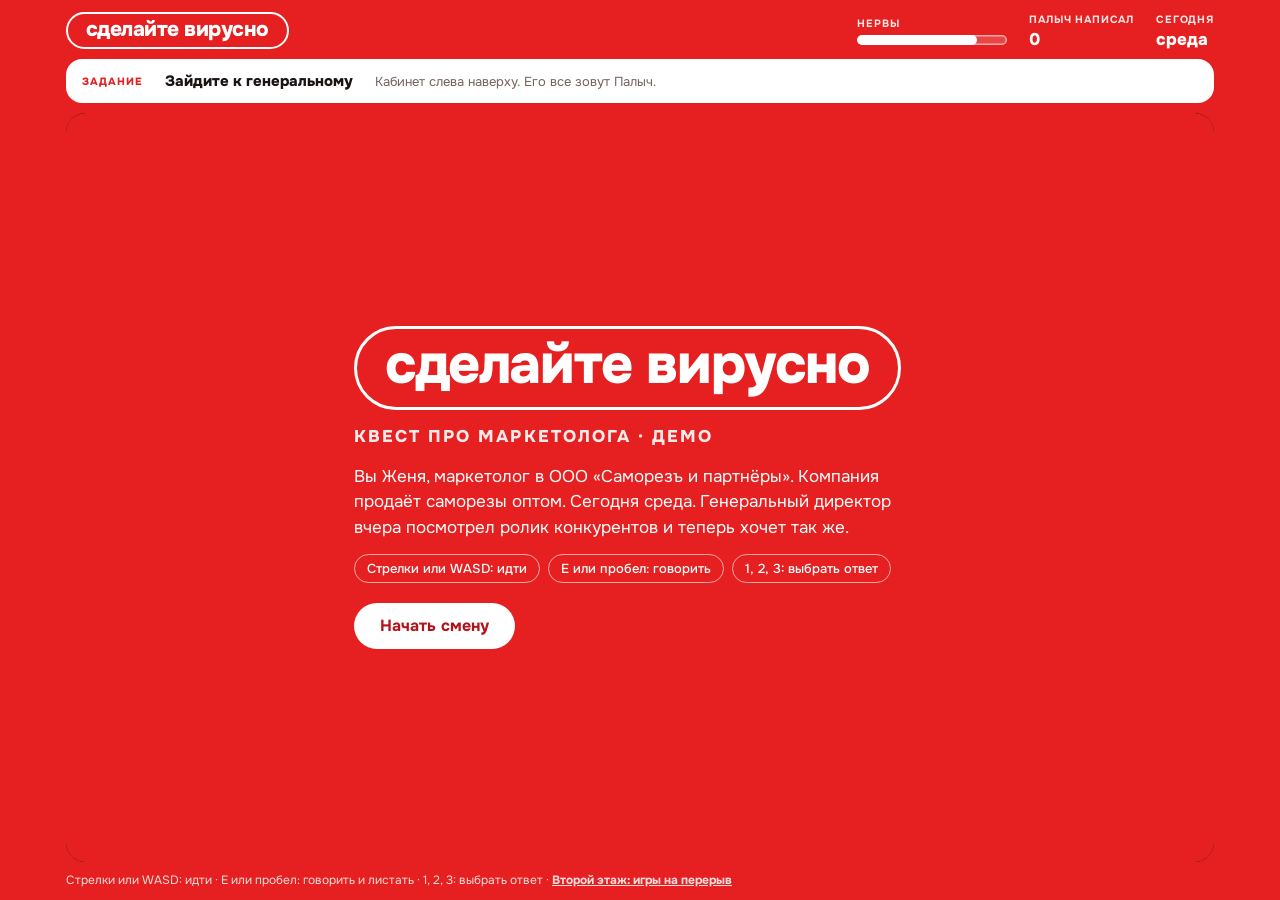
==== commit 840cf9c7: "Второй этаж: комнаты для перерыва и игра «Контент-план» Общий набор kit (шапка, рекорды, «Шеф рядом»" ====
--- a/index.html
+++ b/index.html
@@ -162,7 +162,7 @@
     </div>
   </div>
 
-  <p class="hint">Стрелки или WASD: идти · E или пробел: говорить и листать · 1, 2, 3: выбрать ответ</p>
+  <p class="hint">Стрелки или WASD: идти · E или пробел: говорить и листать · 1, 2, 3: выбрать ответ · <a href="etazh/" style="color:inherit;font-weight:700">Второй этаж: игры на перерыв</a></p>
 </div>
 
 <script>
@@ -462,6 +462,10 @@
     if (S.needTea && !S.budget) { S.tea = true; toast('Чай для Тамары Ивановны ✓'); updQuest();
       return say('Чайник', 'Вы заварили чай в кружке «Лучший бухгалтер». Не пролейте.'); }
     say('Чайник', 'Чайник. Накипь внутри старше вашего стажа.');
+  },
+  lift() {
+    say('Лифт', 'На втором этаже шесть комнат, где можно переждать совещание. Палыч туда не ходит.',
+      [{ t: 'Поехать на второй этаж', f() { location.href = 'etazh/'; } }, { t: 'Остаться в офисе' }]);
   },
 };
 for (const k in NOTE) if (!ACT[k]) ACT[k] = () => say(OBJ[k], NOTE[k]);
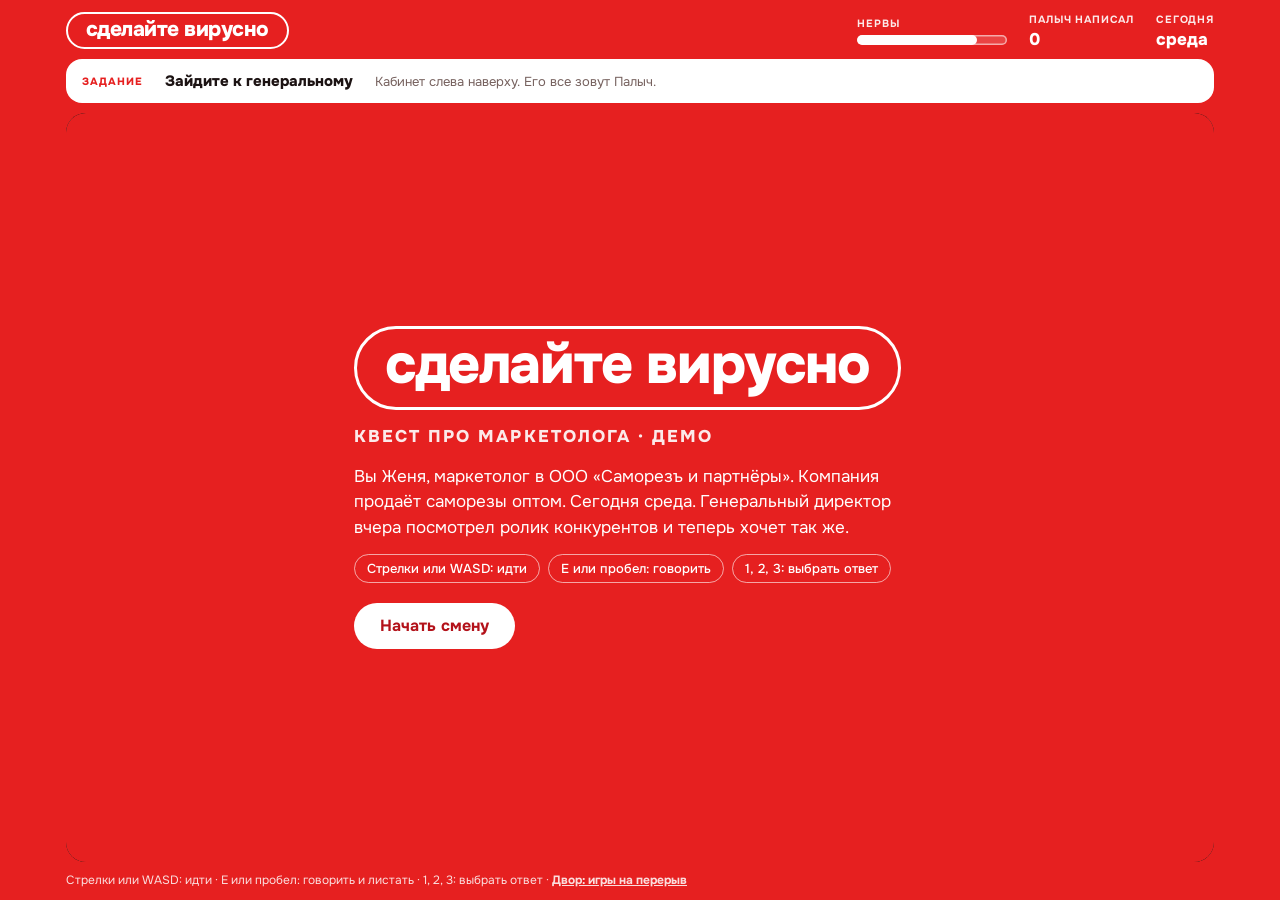
==== commit af259d91: "Зона отдыха во дворе: изометрический двор, «Змейка согласований» и «Комментарии» Игры переехали со в" ====
--- a/index.html
+++ b/index.html
@@ -162,7 +162,7 @@
     </div>
   </div>
 
-  <p class="hint">Стрелки или WASD: идти · E или пробел: говорить и листать · 1, 2, 3: выбрать ответ · <a href="etazh/" style="color:inherit;font-weight:700">Второй этаж: игры на перерыв</a></p>
+  <p class="hint">Стрелки или WASD: идти · E или пробел: говорить и листать · 1, 2, 3: выбрать ответ · <a href="dvor/" style="color:inherit;font-weight:700">Двор: игры на перерыв</a></p>
 </div>
 
 <script>
@@ -464,8 +464,8 @@
     say('Чайник', 'Чайник. Накипь внутри старше вашего стажа.');
   },
   lift() {
-    say('Лифт', 'На втором этаже шесть комнат, где можно переждать совещание. Палыч туда не ходит.',
-      [{ t: 'Поехать на второй этаж', f() { location.href = 'etazh/'; } }, { t: 'Остаться в офисе' }]);
+    say('Лифт', 'Лифт вниз, к выходу во двор. Там зона отдыха и шесть игр на перерыв. Палыч туда не ходит.',
+      [{ t: 'Выйти во двор', f() { location.href = 'dvor/'; } }, { t: 'Остаться в офисе' }]);
   },
 };
 for (const k in NOTE) if (!ACT[k]) ACT[k] = () => say(OBJ[k], NOTE[k]);
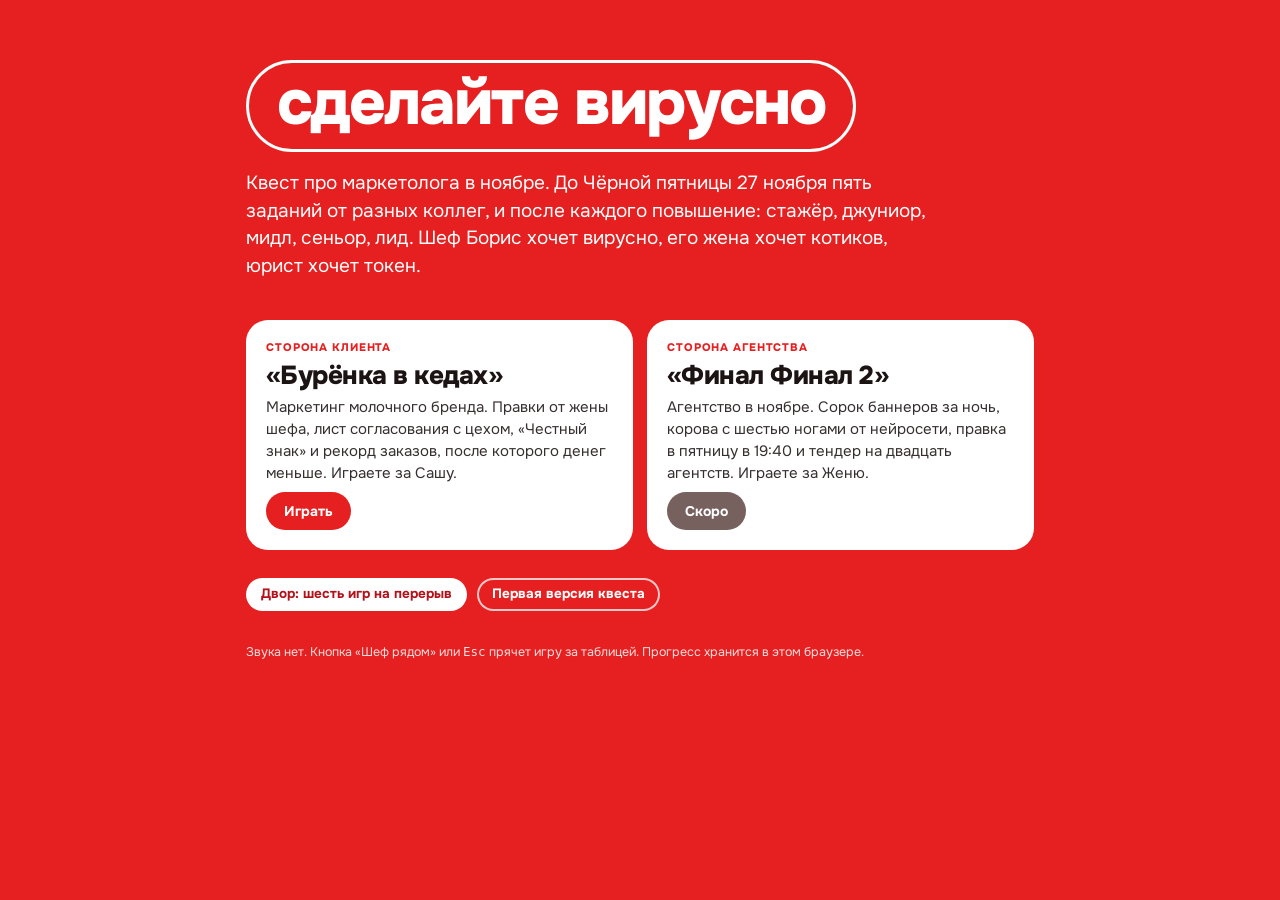
==== commit 7e586005: "Новый квест: офис «Бурёнки в кедах» в изометрии и квест «Правки от жены шефа» Движок квестов (kvest/" ====
--- a/index.html
+++ b/index.html
@@ -3,770 +3,60 @@
 <head>
 <meta charset="utf-8">
 <meta name="viewport" content="width=device-width, initial-scale=1, viewport-fit=cover">
-<meta name="description" content="Браузерный квест про маркетолога: генеральный хочет вирусный ролик про саморезы за 15 тысяч к пятнице.">
+<title>Сделайте вирусно</title>
+<meta name="description" content="Квест про маркетолога перед Чёрной пятницей: агентство или молочный бренд, грейды от стажёра до лида, двор с играми на перерыв.">
 <meta property="og:title" content="Сделайте вирусно">
-<meta property="og:description" content="Квест про маркетолога. Соберите бриф и согласуйте ролик до пятницы.">
+<meta property="og:description" content="Квест про маркетолога перед Чёрной пятницей. Играйте за агентство или за бренд молока.">
 <meta property="og:type" content="website">
 <meta name="theme-color" content="#E62020">
-<link rel="icon" href="data:image/svg+xml,%3Csvg%20xmlns%3D%22http%3A%2F%2Fwww.w3.org%2F2000%2Fsvg%22%20viewBox%3D%220%200%2064%2064%22%3E%3Cellipse%20cx%3D%2232%22%20cy%3D%2232%22%20rx%3D%2229%22%20ry%3D%2222%22%20fill%3D%22%23E62020%22%2F%3E%3Ctext%20x%3D%2232%22%20y%3D%2241%22%20font-family%3D%22Arial%22%20font-weight%3D%22700%22%20font-size%3D%2226%22%20fill%3D%22%23fff%22%20text-anchor%3D%22middle%22%3E!%3C%2Ftext%3E%3C%2Fsvg%3E">
-<title>Сделайте вирусно</title>
+<link rel="icon" href="kit/icon.svg">
 <link rel="preconnect" href="https://fonts.googleapis.com">
 <link rel="preconnect" href="https://fonts.gstatic.com" crossorigin>
 <link rel="stylesheet" href="https://fonts.googleapis.com/css2?family=Onest:wght@400;500;700;800&display=swap">
+<link rel="stylesheet" href="kit/kit.css">
 <style>
-html{box-sizing:border-box;padding-top:env(safe-area-inset-top,0px);padding-bottom:env(safe-area-inset-bottom,0px)}
-body{margin:0}
-[hidden]{display:none!important}
-</style>
-<style>
-/* Layout: одна сцена на экран — шапка с нервами, полоса задания, офис сверху на всю оставшуюся высоту */
-:root{
-  --red:#E62020; --red-deep:#B3121A; --ink:#1C1313; --white:#FFFFFF;
-  --bg:#E62020; --fg:#FFFFFF; --panel:#FFFFFF; --panel-ink:#1C1313; --muted:#76615E; --soft:#FFE4E0; --stage:#2A1F1E; --veil:rgba(255,255,255,.16);
-  --font:'Onest','Segoe UI',system-ui,-apple-system,sans-serif;
-}
-@media (prefers-color-scheme: dark){:root:not([data-theme="light"]){--bg:#6B0F13;--panel:#221818;--panel-ink:#F6EBE9;--muted:#BFA7A3;--soft:#3B2321;--stage:#150E0E;--veil:rgba(255,255,255,.1);color-scheme:dark}}
-:root[data-theme="dark"]{--bg:#6B0F13;--panel:#221818;--panel-ink:#F6EBE9;--muted:#BFA7A3;--soft:#3B2321;--stage:#150E0E;--veil:rgba(255,255,255,.1);color-scheme:dark}
-html,body{height:100%}
-body{background:var(--bg);color:var(--fg);font-family:var(--font);-webkit-font-smoothing:antialiased}
-.wrap{box-sizing:border-box;height:100%;max-width:1180px;margin:0 auto;display:flex;flex-direction:column;gap:10px;padding-block:12px;padding-left:max(16px,env(safe-area-inset-left,0px));padding-right:max(16px,env(safe-area-inset-right,0px))}
-.top{display:flex;align-items:center;justify-content:space-between;gap:10px 20px;flex-wrap:wrap}
-.logo{display:inline-block;border:2.5px solid var(--white);border-radius:999px;padding:5px 18px 7px;font-weight:800;font-size:21px;letter-spacing:-.025em;line-height:1;color:var(--white)}
-.hud{display:flex;gap:10px 22px;align-items:center;flex-wrap:wrap}
-.stat{display:flex;flex-direction:column;gap:5px}
-.stat span{font-size:10.5px;font-weight:700;letter-spacing:.08em;text-transform:uppercase;opacity:.9}
-.stat b{font-size:17px;font-weight:800;line-height:1;font-variant-numeric:tabular-nums}
-.bar{width:150px;height:10px;border-radius:99px;background:var(--veil);overflow:hidden;box-shadow:inset 0 0 0 1.5px rgba(255,255,255,.55)}
-.bar i{display:block;height:100%;width:80%;background:var(--white);border-radius:99px;transition:width .35s ease}
-.bar.low i{background:#FFD447}
-.quest{background:var(--panel);color:var(--panel-ink);border-radius:16px;padding:10px 16px;display:flex;flex-wrap:wrap;align-items:center;gap:6px 22px;min-height:44px;box-sizing:border-box}
-.quest .lbl{font-size:10.5px;font-weight:800;letter-spacing:.1em;text-transform:uppercase;color:var(--red)}
-.quest .task{font-weight:800;font-size:15px}
-.quest .sub{color:var(--muted);font-size:13px}
-.quest ul{list-style:none;margin:0;padding:0;display:flex;flex-wrap:wrap;gap:6px 18px}
-.quest li{display:flex;gap:7px;align-items:center;font-size:13px;font-weight:500}
-.quest li .box{flex:none;width:16px;height:16px;border-radius:50%;border:2px solid var(--red);display:grid;place-items:center;font-size:10px;font-weight:800;color:var(--white);box-sizing:border-box}
-.quest li em{font-style:normal;color:var(--muted)}
-.quest li.done{color:var(--muted)}
-.quest li.done b{text-decoration:line-through}
-.quest li.done .box{background:var(--red)}
-.game{position:relative;flex:1;min-height:300px;border-radius:20px;overflow:hidden;background:var(--stage)}
-canvas{display:block;width:100%;height:100%;touch-action:none}
-.toasts{position:absolute;top:12px;right:12px;display:flex;flex-direction:column;align-items:flex-end;gap:8px;max-width:min(320px,calc(100% - 24px));pointer-events:none;z-index:3}
-.toast{background:var(--panel);color:var(--panel-ink);border-radius:14px;padding:9px 13px;font-size:13px;font-weight:700;box-shadow:0 6px 18px rgba(0,0,0,.25);animation:tin .25s ease-out;transition:opacity .3s,transform .3s}
-.toast.ping{background:var(--ink);color:var(--white)}
-.toast.out{opacity:0;transform:translateY(-6px)}
-@keyframes tin{from{opacity:0;transform:translateY(-8px)}to{opacity:1;transform:none}}
-.prompt{position:absolute;left:50%;bottom:16px;transform:translateX(-50%);background:var(--ink);color:var(--white);padding:8px 14px;border-radius:99px;font-weight:700;font-size:13px;white-space:nowrap;pointer-events:none;opacity:0;transition:opacity .15s;z-index:2}
-.prompt.on{opacity:1}
-.prompt kbd{font-family:inherit;background:var(--red);border-radius:6px;padding:1px 7px;margin-right:7px}
-.dialog{position:absolute;left:12px;right:12px;bottom:12px;max-width:780px;margin:0 auto;background:var(--panel);color:var(--panel-ink);border-radius:18px;padding:16px 18px 14px;box-shadow:0 14px 40px rgba(0,0,0,.35);z-index:4}
-.who{display:flex;align-items:baseline;gap:9px;flex-wrap:wrap;margin-bottom:8px}
-.who span{background:var(--red);color:var(--white);font-weight:800;font-size:13px;padding:3px 11px 4px;border-radius:99px}
-.who small{color:var(--muted);font-size:12.5px}
-.dialog p{margin:0 0 12px;font-size:16px;line-height:1.45;max-width:65ch}
-.choices{display:flex;flex-wrap:wrap;gap:8px}
-.btn{font:inherit;font-weight:700;font-size:14px;border:0;border-radius:99px;padding:10px 16px;background:var(--red);color:var(--white);cursor:pointer;text-align:left;line-height:1.25}
-.btn:hover{background:var(--red-deep)}
-.btn:focus-visible{outline:3px solid var(--panel-ink);outline-offset:2px}
-.btn .n{display:inline-grid;place-items:center;width:20px;height:20px;border-radius:50%;background:rgba(255,255,255,.22);font-size:12px;margin-right:8px}
-.overlay{position:absolute;inset:0;background:var(--bg);color:var(--fg);display:flex;align-items:center;justify-content:center;padding:24px;overflow:auto;z-index:6}
-.card{max-width:580px;display:flex;flex-direction:column;align-items:flex-start;gap:14px;margin:auto 0}
-.card .logo{font-size:clamp(30px,7vw,56px);border-width:3px;padding:8px 28px 14px}
-.kicker{margin:0;font-size:12px;font-weight:800;letter-spacing:.12em;text-transform:uppercase;opacity:.9}
-.card p{margin:0;font-size:17px;line-height:1.5;max-width:52ch}
-.keys{display:flex;flex-wrap:wrap;gap:8px}
-.keys span{border:1.5px solid rgba(255,255,255,.6);border-radius:99px;padding:5px 12px;font-size:13px;font-weight:500}
-.btn.light{background:var(--white);color:var(--red-deep);font-size:16px;padding:13px 26px;margin-top:6px}
-.btn.light:hover{background:#FFE9E6}
-.btn.light:focus-visible{outline-color:var(--white)}
-.stamp{border:4px solid var(--white);border-radius:12px;padding:6px 18px 8px;font-weight:800;font-size:clamp(26px,6vw,46px);letter-spacing:.04em;transform:rotate(-5deg);margin-bottom:6px}
-.card h2{margin:0;font-size:clamp(22px,4vw,32px);font-weight:800;letter-spacing:-.02em;text-wrap:balance;line-height:1.15}
-.stats{display:grid;grid-template-columns:repeat(4,minmax(0,1fr));gap:8px;width:100%}
-.stats div{background:var(--veil);border-radius:14px;padding:10px 12px;display:flex;flex-direction:column;gap:4px}
-.stats b{font-size:21px;font-weight:800;font-variant-numeric:tabular-nums}
-.stats span{font-size:11.5px;opacity:.85}
-.card p.note{font-size:13px;opacity:.8}
-.pad{position:absolute;left:12px;right:12px;bottom:12px;display:none;justify-content:space-between;align-items:flex-end;pointer-events:none;z-index:2}
-.dirs{display:grid;grid-template-columns:repeat(3,52px);grid-template-rows:repeat(2,52px);gap:6px;pointer-events:auto;touch-action:none}
-.pad button{font:inherit;border:0;border-radius:14px;background:rgba(255,255,255,.88);color:var(--ink);font-size:18px;font-weight:800;-webkit-user-select:none;user-select:none;-webkit-touch-callout:none;touch-action:none}
-.pad button.on{background:var(--white);transform:scale(.95)}
-.pad .act{pointer-events:auto;height:64px;padding:0 22px;border-radius:99px;background:var(--red);color:var(--white);font-size:15px;opacity:.55;box-shadow:0 0 0 3px var(--white)}
-.pad .act.ready{opacity:1}
-.only-touch{display:none}
-.hint{font-size:12px;opacity:.85;margin:0}
-@media (pointer:coarse){.pad{display:flex}.prompt{bottom:136px}.hint,.only-kb{display:none!important}.only-touch{display:inline-block}}
-.game.dlg .pad,.game.dlg .prompt{display:none}
-@media (max-width:640px){.logo{font-size:17px;padding:4px 14px 6px}.bar{width:96px}.stat b{font-size:15px}.quest{padding:9px 12px;gap:4px 14px}.quest .task{font-size:14px}.dialog p{font-size:15px}.stats{grid-template-columns:repeat(2,minmax(0,1fr))}.card p{font-size:15.5px}}
-@media (prefers-reduced-motion:reduce){.toast{animation:none}.bar i{transition:none}}
+.hero{padding:clamp(18px,5vw,48px) 0 8px;max-width:680px}
+.hero .big{display:inline-block;border:3px solid #fff;border-radius:999px;padding:8px 28px 14px;font-weight:800;font-size:clamp(34px,8vw,64px);letter-spacing:-.03em;line-height:1}
+.hero p{font-size:clamp(16px,2.2vw,19px);line-height:1.45;margin:18px 0 0}
+.sides{display:grid;grid-template-columns:repeat(auto-fit,minmax(280px,1fr));gap:14px;margin-top:22px}
+.side{display:flex;flex-direction:column;gap:8px;background:var(--panel);color:var(--panel-ink);border-radius:22px;padding:20px;text-decoration:none;transition:transform .15s ease,box-shadow .15s ease}
+.side:hover{transform:translateY(-3px);box-shadow:0 12px 28px rgba(0,0,0,.2)}
+.side .tag{font-size:11px;font-weight:800;letter-spacing:.08em;text-transform:uppercase;color:var(--red)}
+.side b{font-size:26px;font-weight:800;letter-spacing:-.02em;line-height:1.05}
+.side p{margin:0;font-size:15px;line-height:1.45;opacity:.88;flex:1}
+.side .go{align-self:flex-start;background:var(--red);color:#fff;border-radius:99px;padding:10px 18px;font-weight:700;font-size:14px}
+.side .prog{font-size:13px;font-weight:700;color:var(--muted)}
+.side.soon .go{background:var(--muted)}
+.more{display:flex;flex-wrap:wrap;gap:10px;margin-top:18px}
+.foot{font-size:12.5px;opacity:.85;margin:22px 0 4px;line-height:1.45}
 </style>
 </head>
 <body>
-<div class="wrap">
-  <header class="top">
-    <div class="logo">сделайте вирусно</div>
-    <div class="hud">
-      <div class="stat"><span>Нервы</span><div class="bar" id="nbar" role="meter" aria-label="Нервы" aria-valuemin="0" aria-valuemax="100" aria-valuenow="80"><i id="nfill"></i></div></div>
-      <div class="stat"><span>Палыч написал</span><b id="pings">0</b></div>
-      <div class="stat"><span>Сегодня</span><b>среда</b></div>
-    </div>
-  </header>
-
-  <section class="quest" id="quest" aria-live="polite"></section>
-
-  <div class="game" id="game">
-    <canvas id="cv" aria-label="Офис компании «Саморезъ и партнёры», вид сверху"></canvas>
-    <div class="toasts" id="toasts"></div>
-    <div class="prompt" id="prompt"></div>
-
-    <div class="pad" id="pad">
-      <div class="dirs">
-        <button type="button" data-k="u" style="grid-column:2;grid-row:1" aria-label="Вверх">▲</button>
-        <button type="button" data-k="l" style="grid-column:1;grid-row:2" aria-label="Влево">◀</button>
-        <button type="button" data-k="d" style="grid-column:2;grid-row:2" aria-label="Вниз">▼</button>
-        <button type="button" data-k="r" style="grid-column:3;grid-row:2" aria-label="Вправо">▶</button>
-      </div>
-      <button type="button" class="act" id="actBtn">Говорить</button>
-    </div>
-
-    <div class="dialog" id="dlg" hidden>
-      <div class="who"><span id="dlgName"></span><small id="dlgRole"></small></div>
-      <p id="dlgText"></p>
-      <div class="choices" id="dlgCh"></div>
-    </div>
-
-    <div class="overlay" id="start">
-      <div class="card">
-        <div class="logo">сделайте вирусно</div>
-        <p class="kicker">Квест про маркетолога · демо</p>
-        <p>Вы Женя, маркетолог в ООО «Саморезъ и партнёры». Компания продаёт саморезы оптом. Сегодня среда. Генеральный директор вчера посмотрел ролик конкурентов и теперь хочет так же.</p>
-        <div class="keys">
-          <span class="only-kb">Стрелки или WASD: идти</span>
-          <span class="only-kb">E или пробел: говорить</span>
-          <span class="only-kb">1, 2, 3: выбрать ответ</span>
-          <span class="only-touch">Кнопки внизу экрана: идти и говорить</span>
-        </div>
-        <button type="button" class="btn light" id="startBtn">Начать смену</button>
-      </div>
-    </div>
-
-    <div class="overlay" id="end" hidden>
-      <div class="card">
-        <div class="stamp" id="endStamp"></div>
-        <h2 id="endTitle"></h2>
-        <p id="endText"></p>
-        <div class="stats" id="endStats"></div>
-        <button type="button" class="btn light" id="againBtn">Ещё раз</button>
-        <p class="note">Это демо: один офис и одно задание.</p>
-      </div>
-    </div>
+<div class="kit-wrap">
+  <div class="hero">
+    <span class="big">сделайте вирусно</span>
+    <p>Квест про маркетолога в ноябре. До Чёрной пятницы 27 ноября пять заданий от разных коллег, и после каждого повышение: стажёр, джуниор, мидл, сеньор, лид. Шеф Борис хочет вирусно, его жена хочет котиков, юрист хочет токен.</p>
   </div>
-
-  <p class="hint">Стрелки или WASD: идти · E или пробел: говорить и листать · 1, 2, 3: выбрать ответ · <a href="dvor/" style="color:inherit;font-weight:700">Двор: игры на перерыв</a></p>
+  <div class="sides" id="sides"></div>
+  <div class="more">
+    <a class="kit-btn" href="dvor/">Двор: шесть игр на перерыв</a>
+    <a class="kit-btn ghost" href="demo/">Первая версия квеста</a>
+  </div>
+  <p class="foot">Звука нет. Кнопка «Шеф рядом» или <kbd>Esc</kbd> прячет игру за таблицей. Прогресс хранится в этом браузере.</p>
 </div>
-
+<script src="kit/kit.js"></script>
 <script>
-(() => {
-'use strict';
-const $ = s => document.querySelector(s);
-const cv = $('#cv'), ctx = cv.getContext('2d'), game = $('#game');
-const dlg = $('#dlg'), dlgName = $('#dlgName'), dlgRole = $('#dlgRole'), dlgText = $('#dlgText'), dlgCh = $('#dlgCh');
-const questEl = $('#quest'), toastsEl = $('#toasts'), promptEl = $('#prompt'), actBtn = $('#actBtn');
-const nfill = $('#nfill'), nbar = $('#nbar'), pingsEl = $('#pings');
-const RM = !!(window.matchMedia && matchMedia('(prefers-reduced-motion: reduce)').matches);
-
-/* ---------- Карта офиса: 28 × 18 клеток ---------- */
-const T = 32;
-const MAP = [
-  "#WW#WW#WW#WW#WW#WW#WW#WW#WW#",
-  "#ccccccc#..........#ppppppp#",
-  "#ccccccc#..........#ppppppp#",
-  "#ccccccc#..DD..DD..#ppppppp#",
-  "#ccccccc#..........#ppppppp#",
-  "#ccccccc#..DD..DD..#ppppppp#",
-  "####c####..........####p####",
-  "#..........................#",
-  "#..DD..DD..DD....DD..DD..DD#",
-  "#..........................#",
-  "#..........................#",
-  "####t###............###a####",
-  "#tttttt#............#aaaaaa#",
-  "#tttttt#..DD....DD..#aaaaaa#",
-  "#tttttt#............#aaaaaa#",
-  "#tttttt#..DD....DD..#aaaaaa#",
-  "#tttttt#............#aaaaaa#",
-  "#############LL#############",
-];
-const MW = MAP[0].length, MH = MAP.length;
-const SOLID = new Set(['#', 'W', 'L', 'D']);
-const tile = (x, y) => (x < 0 || y < 0 || x >= MW || y >= MH) ? '#' : MAP[y][x];
-
-const PEOPLE = {
-  me:     { name: 'Женя', role: 'это вы, маркетолог' },
-  boss:   { name: 'Палыч', role: 'Виктор Павлович, генеральный директор' },
-  oleg:   { name: 'Олег', role: 'отдел продаж' },
-  lyosha: { name: 'Лёша', role: 'дизайнер' },
-  ksyu:   { name: 'Ксюша', role: 'SMM, стажёр' },
-  petr:   { name: 'Петрович', role: 'сисадмин' },
-  tamara: { name: 'Тамара Ивановна', role: 'главный бухгалтер' },
-};
-const NPC = [
-  { id: 'boss',   x: 4,  y: 1,  shirt: '#2B3A55', hair: '#A3A3A3', bald: true, tie: true },
-  { id: 'petr',   x: 17, y: 3,  shirt: '#6D6A5E', hair: '#C9C9C9', beard: true, glasses: true },
-  { id: 'ksyu',   x: 4,  y: 9,  shirt: '#F4A6B7', hair: '#6B3A2A', long: true },
-  { id: 'oleg',   x: 12, y: 9,  shirt: '#4C7A5A', hair: '#3B2A1E' },
-  { id: 'lyosha', x: 22, y: 9,  shirt: '#1F1F1F', hair: '#D9B44A', phones: true },
-  { id: 'tamara', x: 23, y: 15, shirt: '#7A2E5A', hair: '#B4552F', bun: true, glasses: true },
-];
-const ME = { shirt: '#E62020', hair: '#2A1E1A', badge: true };
-
-const E = [
-  { t: 'safe',     x: 1,  y: 1,   w: 1,   h: 1,    act: 'safe' },
-  { t: 'rug',      x: 6,  y: 1,   w: 1.8, h: 0.5,  act: 'rug' },
-  { t: 'bossdesk', x: 3,  y: 2,   w: 3,   h: 1,    act: 'boss' },
-  { t: 'plant',    x: 7,  y: 5,   w: 1,   h: 1,    act: 'plant' },
-  { t: 'honor',    x: 13, y: 1,   w: 2,   h: 0.45, act: 'honor' },
-  { t: 'board',    x: 21, y: 1,   w: 3,   h: 0.45, act: 'board' },
-  { t: 'mtable',   x: 21, y: 2.5, w: 5,   h: 1.8 },
-  { t: 'cooler',   x: 1,  y: 7,   w: 1,   h: 1,    act: 'cooler' },
-  { t: 'printer',  x: 26, y: 7,   w: 1,   h: 1,    act: 'printer' },
-  { t: 'plant',    x: 26, y: 10,  w: 1,   h: 1,    act: 'plant' },
-  { t: 'plant',    x: 8,  y: 12,  w: 1,   h: 1,    act: 'plant' },
-  { t: 'plant',    x: 19, y: 12,  w: 1,   h: 1,    act: 'plant' },
-  { t: 'fridge',   x: 1,  y: 12,  w: 1,   h: 1,    act: 'fridge' },
-  { t: 'ktable',   x: 2,  y: 13.6,w: 2,   h: 1.2 },
-  { t: 'counter',  x: 2,  y: 16,  w: 4,   h: 1 },
-  { t: 'kettle',   x: 3,  y: 16,  w: 1,   h: 1,    act: 'kettle', nosolid: true },
-  { t: 'micro',    x: 5,  y: 16,  w: 1,   h: 1,    act: 'micro', nosolid: true },
-  { t: 'cabinet',  x: 26, y: 12,  w: 1,   h: 2,    act: 'cabinet' },
-  { t: 'plant',    x: 21, y: 12,  w: 1,   h: 1,    act: 'plant' },
-  { t: 'tdesk',    x: 22, y: 14,  w: 3,   h: 1,    act: 'tamara' },
-  { t: 'lift',     x: 13, y: 17,  w: 2,   h: 1,    act: 'lift', nosolid: true },
-];
-const BODIES = [];
-for (const e of E) if (!e.nosolid) BODIES.push(e);
-for (const n of NPC) BODIES.push({ x: n.x + .2, y: n.y + .25, w: .6, h: .65 });
-
-const ROOMS = [
-  ['КАБИНЕТ ГЕНЕРАЛЬНОГО', 4.5, 4.55, 'rgba(255,225,160,.55)'],
-  ['ПЕРЕГОВОРКА «БАЙКАЛ»', 23.5, 5.45, 'rgba(95,50,15,.5)'],
-  ['ОПЕНСПЕЙС', 14.5, 9.55, 'rgba(60,40,30,.3)'],
-  ['КУХНЯ', 5.3, 12.55, 'rgba(50,55,65,.4)'],
-  ['БУХГАЛТЕРИЯ', 24, 16.55, 'rgba(40,50,30,.42)'],
-  ['ЛИФТ', 14, 16.8, 'rgba(60,40,30,.42)'],
-];
-
-const OBJ = { cooler: 'Кулер', printer: 'Принтер', safe: 'Сейф', rug: 'Ковёр', plant: 'Фикус', honor: 'Доска почёта', board: 'Доска', fridge: 'Холодильник', kettle: 'Чайник', micro: 'Микроволновка', cabinet: 'Шкаф с папками', lift: 'Лифт' };
-const NOTE = {
-  printer: 'Принтер пишет: «Замятие бумаги в лотке 2». Пишет так с понедельника.',
-  safe: 'Сейф. Говорят, внутри лежит бюджет на маркетинг. Код знает только Палыч.',
-  rug: 'Ковёр на стене. Палыч говорит, что он для акустики.',
-  plant: 'Фикус. Его поливает бухгалтерия. И разговаривает с ним тоже.',
-  honor: 'Доска почёта. Вашей фотографии тут пока нет.',
-  board: 'На доске написано: «KPI: охваты, вовлечённость, синергия». Продаж в списке нет.',
-  fridge: 'Записка на холодильнике: «Кто взял мой йогурт, тот знает, что он сделал. Т. И.»',
-  micro: 'Микроволновка. Пахнет рыбой с прошлого корпоратива.',
-  cabinet: 'Папки «Закрывающие документы, 2011–2026». Трогать нельзя.',
-  lift: 'Лифт. До пятницы домой не отпускают.',
-};
-const KSYU = [
-  'Я веду наши соцсети. В Telegram у нас 12 подписчиков, девять из них бухгалтерия.',
-  'Палыч каждую неделю просит «что-нибудь вирусное». Ты не первый, кому он это говорит.',
-  'Если что, у меня есть кольцевая лампа. Одна на весь офис.',
-];
-const PETR = [
-  'Перезагружать пробовал?',
-  'Пароль от Wi-Fi на стикере под клавиатурой у Палыча. Я тебе этого не говорил.',
-  'Сервер стоит в кладовке. Не открывай, он греется.',
-];
-const PINGS = ['Ну что там?', 'Конкуренты опять что-то выложили', 'Может, в тикток?', 'Жена говорит, надо через нейросеть', 'Пятница скоро, помнишь?', 'Скинь, что есть', '👍', 'Ты где?'];
-
-/* ---------- Состояние ---------- */
-let S, P, dlgOpen = false, dlgAt = 0, curChoices = [], promptKey, dpr = 1, zoom = 1, tnow = 0;
-const keys = { u: false, d: false, l: false, r: false };
-
-function fresh() {
-  return { step: 0, running: false, over: false, nerves: 80, pings: 0, pingT: 8, askedGoal: false,
-    client: false, budget: false, idea: null, needTea: false, tea: false, coolAt: -99, bossNag: 0, cyc: {}, endAt: 0 };
-}
-function newGame() {
-  S = fresh();
-  P = { x: 14, y: 16.35, fx: 0, fy: -1, moving: false };
-  closeDlg(); updQuest(); updHud(); promptKey = undefined;
-}
-
-/* ---------- Интерфейс ---------- */
-function updHud() {
-  nfill.style.width = S.nerves + '%';
-  nbar.classList.toggle('low', S.nerves < 30);
-  nbar.setAttribute('aria-valuenow', S.nerves);
-  pingsEl.textContent = S.pings;
-}
-function li(done, a, b) {
-  return '<li class="' + (done ? 'done' : '') + '"><span class="box">' + (done ? '✓' : '') + '</span><span><b>' + a + '</b> <em>' + b + '</em></span></li>';
-}
-function updQuest() {
-  let h = '<span class="lbl">Задание</span>';
-  if (S.step === 0) h += '<span class="task">Зайдите к генеральному</span><span class="sub">Кабинет слева наверху. Его все зовут Палыч.</span>';
-  else if (S.step === 1) {
-    let teaNote = '';
-    if (S.needTea && !S.budget) teaNote = S.tea ? ' · чай в руках' : ' · сначала чай с кухни';
-    h += '<span class="task">Соберите бриф</span><ul>' +
-      li(S.client, 'Кто покупает', 'Олег, продажи') +
-      li(S.budget, 'Сколько денег на самом деле', 'Тамара Ивановна' + teaNote) +
-      li(!!S.idea, 'Идея ролика', 'Лёша, дизайнер') + '</ul>';
-  } else if (S.step === 2) h += '<span class="task">Несите бриф Палычу</span><span class="sub">Бриф собран. Осталось согласовать.</span>';
-  else h += '<span class="task">Смена окончена</span>';
-  questEl.innerHTML = h;
-}
-function toast(msg, cls) {
-  const el = document.createElement('div');
-  el.className = 'toast' + (cls ? ' ' + cls : '');
-  el.textContent = msg;
-  toastsEl.appendChild(el);
-  while (toastsEl.children.length > 3) toastsEl.firstChild.remove();
-  setTimeout(() => { el.classList.add('out'); setTimeout(() => el.remove(), 350); }, 3600);
-}
-function setPrompt(n) {
-  const k = n ? n.id : '';
-  if (k === promptKey) return;
-  promptKey = k;
-  if (!n) { promptEl.classList.remove('on'); actBtn.classList.remove('ready'); return; }
-  const p = PEOPLE[n.id];
-  promptEl.innerHTML = '<kbd class="only-kb">E</kbd>' + (p ? 'Поговорить: ' + p.name : 'Осмотреть: ' + OBJ[n.id].toLowerCase());
-  promptEl.classList.add('on'); actBtn.classList.add('ready');
-}
-
-/* ---------- Диалоги ---------- */
-function say(who, text, choices) {
-  if (S.over) return;
-  const p = PEOPLE[who] || { name: who, role: '' };
-  dlgName.textContent = p.name;
-  dlgRole.textContent = p.role || '';
-  dlgText.textContent = text;
-  curChoices = (choices && choices.length) ? choices : [{ t: 'Дальше' }];
-  dlgCh.textContent = '';
-  curChoices.forEach((c, i) => {
-    const b = document.createElement('button');
-    b.type = 'button'; b.className = 'btn';
-    if (curChoices.length > 1) { const n = document.createElement('span'); n.className = 'n'; n.textContent = i + 1; b.appendChild(n); }
-    b.appendChild(document.createTextNode(c.t));
-    b.addEventListener('mousedown', e => e.preventDefault());
-    b.addEventListener('click', () => { if (performance.now() - dlgAt > 300) choose(i); });
-    dlgCh.appendChild(b);
-  });
-  dlg.hidden = false; dlgOpen = true; dlgAt = performance.now();
-  game.classList.add('dlg'); setPrompt(null);
-}
-function choose(i) { const c = curChoices[i]; closeDlg(); if (c && c.f) c.f(); }
-function closeDlg() { dlg.hidden = true; dlgOpen = false; curChoices = []; game.classList.remove('dlg'); }
-function cyc(id, arr) { const i = S.cyc[id] || 0; S.cyc[id] = i + 1; return arr[i % arr.length]; }
-function nerves(d) {
-  S.nerves = Math.max(0, Math.min(100, S.nerves + d)); updHud();
-  if (S.nerves <= 0 && !S.over) finish('burnout');
-}
-function checkBrief() {
-  if (S.step === 1 && S.client && S.budget && S.idea) { S.step = 2; toast('Бриф собран. Несите Палычу'); updQuest(); }
-}
-function startBrief() { S.step = 1; S.pingT = 8; toast('Новое задание: собрать бриф'); updQuest(); }
-
-function talkBoss() {
-  if (S.step === 0) {
-    say('boss', 'А, Женя. Заходи. Видел, у конкурентов ролик залетел? Миллион просмотров! Нам нужно так же. Вирусно.', [
-      { t: 'А какая у ролика цель?', f: () => { S.askedGoal = true;
-        say('boss', 'Цель… чтобы было вирусно. Ну и чтобы продажи, само собой. Бюджет пятнадцать тысяч, к пятнице.', [{ t: 'Понял, займусь', f: startBrief }]); } },
-      { t: 'Сделаем, Виктор Павлович!', f: () =>
-        say('boss', 'Вот! Это я понимаю, подход. Бюджет пятнадцать тысяч, к пятнице. Детали сам соберёшь.', [{ t: 'Есть', f: startBrief }]) },
-    ]);
-  } else if (S.step === 1) {
-    nerves(-3);
-    say('boss', cyc('boss', ['Ну что, уже завирусилось?', 'Женя, я жду. Пятница не резиновая.', 'Сходи к Олегу, к Лёше, к Тамаре Ивановне. Чего у меня стоишь?']));
-  } else if (S.step === 2) pitch();
-}
-function pitch() {
-  say('boss', 'Ну, показывай. Только чтобы вирусно.', [{ t: 'Показываю', f: () =>
-    say('me', 'Покупают у нас прорабы. Им важно одно: чтобы машина пришла к семи утра. Telegram они читают в шесть, по дороге на объект. Бюджет на руки 12 500.', [{ t: 'Дальше', f: pitchIdea }]) }]);
-}
-function pitchIdea() {
-  if (S.idea === 'dance') {
-    say('me', 'Идея: прораб танцует с шуруповёртом под ремикс.', [{ t: 'Дальше', f: () =>
-      say('boss', 'Ха! Вот! Это вирусно! Запускай.', [{ t: 'Запускаем', f: () => finish('dance') }]) }]);
-  } else if (S.idea === 'battle') {
-    say('me', 'Идея: саморез против гвоздя. Бой в замедленной съёмке, саморез побеждает.', [{ t: 'Дальше', f: () =>
-      say('boss', 'Смешно. И про нас. Давай.', [{ t: 'Запускаем', f: () => finish('battle') }]) }]);
-  } else {
-    say('me', 'Идея: снимаем одним кадром, как наша машина приезжает на объект в 6:40. Прораб смотрит на часы и говорит: «Вовремя».', [{ t: 'Дальше', f: () => {
-      const ch = [];
-      if (S.askedGoal) ch.push({ t: 'Вы сами сказали: цель — продажи', f: () =>
-        say('boss', 'Сказал, да. Ладно, запускай. Но если не завирусится…', [{ t: 'Запускаем', f: () => finish('honest') }]) });
-      ch.push({ t: 'Доверьтесь мне', f: () => { nerves(-15);
-        say('boss', 'Под твою ответственность, Женя.', [{ t: 'Запускаем', f: () => finish('honest') }]); } });
-      ch.push({ t: 'Ладно, добавим танцующего прораба', f: () => { S.idea = 'dance';
-        say('boss', 'Вот! Сразу бы так.', [{ t: 'Запускаем', f: () => finish('dance') }]); } });
-      say('boss', 'А где тут вирусность?', ch);
-    } }]);
-  }
-}
-function talkOleg() {
-  if (S.step === 0) return say('oleg', 'Ты новенький? Палыч тебя искал. Его кабинет слева наверху.');
-  if (S.client) return say('oleg', 'Привезли вовремя, вот и вся реклама.');
-  say('oleg', 'Вирусный ролик? Про саморезы? Ну-ну.', [
-    { t: 'Кто у нас вообще покупает?', f: () => { S.client = true;
-      say('oleg', 'Прорабы. Им не до смешного. Им надо, чтобы машина пришла к семи утра, а не к обеду. Telegram читают в шесть, пока едут на объект.');
-      toast('Бриф: кто покупает ✓'); updQuest(); checkBrief(); } },
-    { t: 'Ладно, не буду отвлекать', f: () => say('oleg', 'Давай. Я тут до семи. Вечера.') },
-  ]);
-}
-function talkTamara() {
-  if (S.step === 0) return say('tamara', 'Женечка, все вопросы через Виктора Павловича.');
-  if (S.budget) return say('tamara', 'Закрывающие не забудь, Женечка. Я всё помню.');
-  if (S.tea) {
-    S.tea = false; S.budget = true; nerves(5);
-    say('tamara', 'Ой, спасибо. Значит, так. Пятнадцать тысяч — это вместе с налогами. Плюс договор, плюс закрывающие. На руки остаётся двенадцать с половиной.');
-    toast('Бриф: реальный бюджет ✓'); updQuest(); checkBrief(); return;
-  }
-  S.needTea = true; updQuest();
-  say('tamara', 'Бюджет? Я без чая ничего не обсуждаю. Чайник на кухне. Кружка моя, с надписью.');
-}
-function talkLyosha() {
-  if (S.step === 0) return say('lyosha', '(снимает один наушник) А? Палыч тебя искал.');
-  if (!S.idea) return pickIdea();
-  say('lyosha', 'Раскадровка готова. Неси Палычу.', [{ t: 'Отлично' }, { t: 'Давай поменяем идею', f: pickIdea }]);
-}
-function pickIdea() {
-  const tip = S.client ? ' Ты же был у Олега, тебе виднее.' : ' Олег из продаж знает клиентов, но с ним скучно.';
-  say('lyosha', 'Ролик за пятнадцать тысяч к пятнице? Окей, сниму на телефон. Что снимаем?' + tip, [
-    { t: 'Прораб танцует с шуруповёртом', f: () => setIdea('dance') },
-    { t: 'Саморез против гвоздя: бой', f: () => setIdea('battle') },
-    { t: 'Честно: машина приезжает в 6:40', f: () => setIdea('honest') },
-  ]);
-}
-function setIdea(k) {
-  const first = !S.idea; S.idea = k;
-  say('lyosha', 'Понял. Делаю раскадровку.');
-  if (first) toast('Бриф: идея ролика ✓');
-  updQuest(); checkBrief();
-}
-const ACT = {
-  boss: talkBoss, oleg: talkOleg, tamara: talkTamara, lyosha: talkLyosha,
-  ksyu: () => say('ksyu', cyc('ksyu', KSYU)),
-  petr: () => say('petr', cyc('petr', PETR)),
-  cooler() {
-    const now = performance.now() / 1000;
-    if (now - S.coolAt < 8) return say('Кулер', 'Вы уже пили. Кулер смотрит на вас с осуждением.');
-    S.coolAt = now; nerves(10);
-    say('Кулер', 'Бульк. Стакан холодной воды. Нервы +10.');
-  },
-  kettle() {
-    if (S.tea) return say('Чайник', 'Чай уже в руках. Несите, пока горячий.');
-    if (S.needTea && !S.budget) { S.tea = true; toast('Чай для Тамары Ивановны ✓'); updQuest();
-      return say('Чайник', 'Вы заварили чай в кружке «Лучший бухгалтер». Не пролейте.'); }
-    say('Чайник', 'Чайник. Накипь внутри старше вашего стажа.');
-  },
-  lift() {
-    say('Лифт', 'Лифт вниз, к выходу во двор. Там зона отдыха и шесть игр на перерыв. Палыч туда не ходит.',
-      [{ t: 'Выйти во двор', f() { location.href = 'dvor/'; } }, { t: 'Остаться в офисе' }]);
-  },
-};
-for (const k in NOTE) if (!ACT[k]) ACT[k] = () => say(OBJ[k], NOTE[k]);
-
-/* ---------- Концовки ---------- */
-const plural = (n, a, b, c) => { const m = n % 10, h = n % 100; return (m === 1 && h !== 11) ? a : (m >= 2 && m <= 4 && (h < 10 || h >= 20)) ? b : c; };
-const ENDS = {
-  dance:   { stamp: 'ВИРУСНО', title: '840 000 просмотров и 3 заявки', views: 840000, leads: 3,
-    text: () => 'Ролик разлетелся по чатам. Палыч переслал его всем родственникам. Прорабы посмеялись и купили саморезы там, где привозят к семи утра. Продажи не выросли.' },
-  battle:  { stamp: 'НЕПЛОХО', title: '120 000 просмотров и 14 заявок', views: 120000, leads: 14,
-    text: () => 'Смешно и про продукт. Пара прорабов запомнила название. Олег сказал «нормально», а для отдела продаж это высшая похвала.' },
-  honest:  { stamp: 'СОГЛАСОВАНО', title: '9 400 просмотров и 41 заявка', views: 9400, leads: 41,
-    text: () => 'Вирусно не вышло. Зато ролик посмотрели те, кто покупает: прорабы в шесть утра по дороге на объект. Олег просит ещё таких. Палыч рассказывает, что так и задумывал.' +
-      (S.askedGoal ? ' Вы спросили про цель в первом же разговоре, и это помогло защитить идею.' : '') },
-  burnout: { stamp: 'БОЛЬНИЧНЫЙ', title: 'Нервы закончились раньше пятницы', views: 0, leads: 0,
-    text: () => 'Палыч написал вам ' + S.pings + ' ' + plural(S.pings, 'раз', 'раза', 'раз') + '. Кулер стоял у входа в опенспейс. В следующий раз пейте воду.' },
-};
-function finish(k) {
-  if (S.over) return;
-  S.over = true; S.step = 3; S.running = false; S.endAt = performance.now();
-  closeDlg(); setPrompt(null); updQuest();
-  const e = ENDS[k];
-  $('#endStamp').textContent = e.stamp;
-  $('#endTitle').textContent = e.title;
-  $('#endText').textContent = e.text();
-  const rows = [['Просмотры', e.views.toLocaleString('ru-RU')], ['Заявки', e.leads], ['Палыч написал', S.pings], ['Нервы', S.nerves + ' из 100']];
-  const st = $('#endStats'); st.textContent = '';
-  for (const [a, b] of rows) { const d = document.createElement('div'); const bb = document.createElement('b'); bb.textContent = b; const s = document.createElement('span'); s.textContent = a; d.append(bb, s); st.appendChild(d); }
-  $('#end').hidden = false;
-}
-
-/* ---------- Движение и взаимодействие ---------- */
-function blocked(x, y) {
-  const r = 0.28;
-  for (let ty = Math.floor(y - r); ty <= Math.floor(y + r); ty++)
-    for (let tx = Math.floor(x - r); tx <= Math.floor(x + r); tx++)
-      if (SOLID.has(tile(tx, ty))) return true;
-  for (const b of BODIES) if (x + r > b.x && x - r < b.x + b.w && y + r > b.y && y - r < b.y + b.h) return true;
-  return false;
-}
-function rectDist(px, py, x, y, w, h) {
-  const dx = Math.max(x - px, 0, px - (x + w)), dy = Math.max(y - py, 0, py - (y + h));
-  return Math.hypot(dx, dy);
-}
-function nearest() {
-  let best = null, bd = 0.95;
-  for (const n of NPC) { const d = rectDist(P.x, P.y, n.x + .1, n.y + .1, .8, .8); if (d < bd) { bd = d; best = n; } }
-  for (const e of E) { if (!e.act) continue; const d = rectDist(P.x, P.y, e.x, e.y, e.w, e.h); if (d < bd) { bd = d; best = { id: e.act }; } }
-  return best;
-}
-function interact() {
-  if (!S.running || S.over || dlgOpen) return;
-  const n = nearest();
-  if (n && ACT[n.id]) ACT[n.id]();
-}
-function update(dt) {
-  if (!S.running || S.over || dlgOpen) { P.moving = false; if (!dlgOpen) setPrompt(null); return; }
-  let mx = (keys.r ? 1 : 0) - (keys.l ? 1 : 0), my = (keys.d ? 1 : 0) - (keys.u ? 1 : 0);
-  if (mx || my) {
-    const l = Math.hypot(mx, my); mx /= l; my /= l;
-    const sp = 4.4 * dt;
-    const nx = P.x + mx * sp; if (!blocked(nx, P.y)) P.x = nx;
-    const ny = P.y + my * sp; if (!blocked(P.x, ny)) P.y = ny;
-    P.fx = mx; P.fy = my; P.moving = true;
-  } else P.moving = false;
-  if (S.step >= 1 && S.step < 3) {
-    S.pingT += dt;
-    if (S.pingT >= 20) { S.pingT = 0; S.pings++; toast('📱 Палыч: ' + PINGS[(S.pings - 1) % PINGS.length], 'ping'); nerves(-6); }
-  }
-  if (!S.over) setPrompt(nearest());
-}
-function targets() {
-  if (S.step === 0 || S.step === 2) return ['boss'];
-  if (S.step === 1) {
-    const r = [];
-    if (!S.client) r.push('oleg');
-    if (!S.budget) r.push(S.needTea && !S.tea ? 'kettle' : 'tamara');
-    if (!S.idea) r.push('lyosha');
-    return r;
-  }
-  return [];
-}
-function targetPos(id) {
-  const n = NPC.find(n => n.id === id);
-  if (n) return { x: (n.x + .5) * T, y: (n.y + .5) * T - 42 };
-  const e = E.find(e => e.act === id);
-  return { x: (e.x + e.w / 2) * T, y: e.y * T - 8 };
-}
-
-/* ---------- Рисование ---------- */
-const F = c => { ctx.fillStyle = c; };
-function rr(x, y, w, h, r) { ctx.beginPath(); if (ctx.roundRect) ctx.roundRect(x, y, w, h, r); else ctx.rect(x, y, w, h); }
-function circ(x, y, r) { ctx.beginPath(); ctx.arc(x, y, r, 0, Math.PI * 2); }
-function diamond(x, y, r) { ctx.beginPath(); ctx.moveTo(x, y - r); ctx.lineTo(x + r, y); ctx.lineTo(x, y + r); ctx.lineTo(x - r, y); ctx.closePath(); ctx.fill(); }
-
-function floorTile(c, tx, ty, x, y) {
-  if (c === 'c') {
-    F('#8C1C21'); ctx.fillRect(x, y, T, T);
-    F('#A9333A'); diamond(x + 16, y + 16, 10); F('#E1B24E'); diamond(x + 16, y + 16, 4);
-    if (tx === 1) ctx.fillRect(x + 3, y, 2, T);
-    if (tx === 7) ctx.fillRect(x + T - 5, y, 2, T);
-    if (ty === 1) ctx.fillRect(x, y + 3, T, 2);
-    if (ty === 5 && tx !== 4) ctx.fillRect(x, y + T - 5, T, 2);
-    return;
-  }
-  if (c === 't') {
-    for (let i = 0; i < 2; i++) for (let j = 0; j < 2; j++) { F(((tx * 2 + i + ty * 2 + j) % 2) ? '#F2F0EB' : '#D6DADF'); ctx.fillRect(x + i * 16, y + j * 16, 16, 16); }
-    return;
-  }
-  if (c === 'p') {
-    F('#C99561'); ctx.fillRect(x, y, T, T); F('rgba(105,58,22,.3)');
-    for (let r = 0; r < 4; r++) { ctx.fillRect(x, y + r * 8, T, 1); const off = ((ty * 4 + r) % 2) * 8; for (let k = off; k < T; k += 16) ctx.fillRect(x + k, y + r * 8, 1, 8); }
-    return;
-  }
-  if (c === 'a') { F('#D3D8C0'); ctx.fillRect(x, y, T, T); F('rgba(0,0,0,.06)'); ctx.fillRect(x, y, T, 1); ctx.fillRect(x, y, 1, T); return; }
-  F('#E5DFD3'); ctx.fillRect(x, y, T, T); F('rgba(60,40,30,.06)'); ctx.fillRect(x, y, T, 1); ctx.fillRect(x, y, 1, T);
-  if (((tx * 13 + ty * 7) % 5) === 0) { F('rgba(60,40,30,.07)'); ctx.fillRect(x + 6, y + 9, 3, 2); ctx.fillRect(x + 20, y + 22, 2, 2); }
-}
-function deskTile(tx, ty, x, y) {
-  F('#3F3938'); rr(x + 9, y + 23, 14, 9, 4); ctx.fill();
-  F('#D6BC93'); rr(x + 1, y + 2, T - 2, 21, 3); ctx.fill(); F('#B99C72'); ctx.fillRect(x + 1, y + 21, T - 2, 2);
-  F('#262121'); rr(x + 8, y + 4, 16, 10, 2); ctx.fill(); F(((tx + ty) % 3 === 0) ? '#E62020' : '#79B2D8'); ctx.fillRect(x + 10, y + 6, 12, 6);
-  F('#F3F0EA'); ctx.fillRect(x + 9, y + 16, 14, 4);
-  if ((tx * 7 + ty * 3) % 4 === 0) { F('#FFFFFF'); circ(x + 27, y + 9, 3); ctx.fill(); F('#E62020'); circ(x + 27, y + 9, 1.6); ctx.fill(); }
-}
-function drawTile(tx, ty) {
-  const c = tile(tx, ty), x = tx * T, y = ty * T;
-  if (c === '#' || c === 'W' || c === 'L') {
-    F('#3A2E2D'); ctx.fillRect(x, y, T, T); F('#4E3F3D'); ctx.fillRect(x, y, T, 4);
-    if (c === 'W') { F('#BCD7E8'); ctx.fillRect(x + 3, y + 7, T - 6, T - 14); F('rgba(255,255,255,.8)'); for (let i = x + 5; i < x + T - 4; i += 4) ctx.fillRect(i, y + 7, 1.5, T - 14); }
-    if (c === 'L') { F('#AEB6BD'); ctx.fillRect(tx === 13 ? x + 3 : x, y + 2, T - 3, T - 9); if (tx === 13) { F('#80888F'); ctx.fillRect(x + T - 1, y + 2, 1, T - 9); } }
-    return;
-  }
-  floorTile(c, tx, ty, x, y);
-  if (c === 'D') deskTile(tx, ty, x, y);
-}
-const DRAW = {
-  safe(x, y, w, h) { F('#4A5056'); rr(x + 3, y + 3, w - 6, h - 6, 3); ctx.fill(); F('#2E3337'); ctx.fillRect(x + 3, y + h - 8, w - 6, 5); F('#D0D0D0'); circ(x + w / 2, y + h / 2 - 2, 5); ctx.fill(); F('#4A5056'); circ(x + w / 2, y + h / 2 - 2, 2); ctx.fill(); },
-  rug(x, y, w, h) { F('#A3272C'); ctx.fillRect(x, y, w, h); F('#E1B24E'); ctx.fillRect(x + 2, y + 2, w - 4, 1.5); ctx.fillRect(x + 2, y + h - 3.5, w - 4, 1.5); for (let i = x + 6; i < x + w - 3; i += 8) diamond(i, y + h / 2, 3); },
-  bossdesk(x, y, w, h) {
-    F('#6B3D20'); rr(x + 1, y + 1, w - 2, h - 3, 3); ctx.fill(); F('#55301A'); ctx.fillRect(x + 1, y + h - 6, w - 2, 3);
-    F('#2F7D4A'); ctx.beginPath(); ctx.ellipse(x + 13, y + 11, 7, 4.5, 0, 0, Math.PI * 2); ctx.fill(); F('#F6E6A0'); circ(x + 13, y + 12, 2); ctx.fill();
-    ctx.save(); ctx.translate(x + w / 2, y + 13); ctx.rotate(-0.08); F('#FFFFFF'); ctx.fillRect(-10, -7, 20, 14); F('#C9C3B8'); ctx.fillRect(-7, -4, 14, 1); ctx.fillRect(-7, -1, 14, 1); ctx.fillRect(-7, 2, 9, 1); ctx.restore();
-    F('#1D1D1D'); rr(x + w - 22, y + 7, 12, 9, 2); ctx.fill(); F('#E1B24E'); ctx.fillRect(x + w / 2 - 12, y + h - 10, 24, 3);
-  },
-  plant(x, y) { F('#A65628'); rr(x + 10, y + 18, 12, 11, 2); ctx.fill(); F('#2E7031'); circ(x + 11, y + 11, 5.5); ctx.fill(); circ(x + 21, y + 12, 5.5); ctx.fill(); F('#3E8E41'); circ(x + 16, y + 13, 7.5); ctx.fill(); F('#58A85C'); circ(x + 16, y + 7, 4.5); ctx.fill(); },
-  honor(x, y, w, h) { F('#7A1E22'); ctx.fillRect(x, y, w, h + 2); F('#E1B24E'); ctx.font = '800 5px Onest, sans-serif'; ctx.textAlign = 'center'; ctx.textBaseline = 'middle'; ctx.fillText('ДОСКА ПОЧЁТА', x + w / 2, y + 4.5); F('#F3E7D2'); for (let i = 0; i < 5; i++) ctx.fillRect(x + 6 + i * 11, y + 8, 7, 6); },
-  board(x, y, w, h) { F('#FAFAF8'); ctx.fillRect(x, y, w, h + 1); F('#A0A6AB'); ctx.fillRect(x, y + h - 1, w, 2); F('#E62020'); ctx.fillRect(x + 6, y + 4, 26, 1.6); ctx.fillRect(x + 6, y + 8, 40, 1.6); F('#2B6CB0'); ctx.fillRect(x + 54, y + 4, 30, 1.6); ctx.fillRect(x + 54, y + 8, 18, 1.6); },
-  mtable(x, y, w, h) {
-    F('#3F3938'); for (let i = 0; i < 4; i++) { const cx = x + 20 + i * (w - 40) / 3; circ(cx, y - 4, 5.5); ctx.fill(); circ(cx, y + h + 4, 5.5); ctx.fill(); }
-    F('#B98552'); rr(x, y, w, h, 10); ctx.fill(); F('rgba(255,255,255,.16)'); rr(x + 6, y + 5, w - 12, 7, 4); ctx.fill();
-    F('#9FD3F0'); for (let i = 0; i < 3; i++) { circ(x + 40 + i * 40, y + h / 2 + 4, 3); ctx.fill(); }
-  },
-  cooler(x, y) { F('#ECECEC'); rr(x + 8, y + 12, 16, 18, 3); ctx.fill(); F('#8CC8EF'); circ(x + 16, y + 11, 8.5); ctx.fill(); F('rgba(255,255,255,.65)'); circ(x + 13, y + 8, 2.5); ctx.fill(); F('#E62020'); ctx.fillRect(x + 11, y + 21, 3, 3); F('#2B6CB0'); ctx.fillRect(x + 18, y + 21, 3, 3); },
-  printer(x, y) { F('#C3C7CB'); rr(x + 3, y + 8, 26, 19, 3); ctx.fill(); F('#999FA5'); ctx.fillRect(x + 3, y + 21, 26, 6); F('#FFFFFF'); ctx.fillRect(x + 9, y + 3, 14, 10); F((Math.floor(tnow * 2) % 2) ? '#E62020' : '#6B1010'); circ(x + 25, y + 12, 1.8); ctx.fill(); },
-  fridge(x, y) { F('#F6F6F4'); rr(x + 3, y + 1, 26, 29, 3); ctx.fill(); F('#CFCFCB'); ctx.fillRect(x + 3, y + 11, 26, 1.2); F('#B9B9B5'); ctx.fillRect(x + 24, y + 4, 2, 5); ctx.fillRect(x + 24, y + 15, 2, 10); ctx.save(); ctx.translate(x + 12, y + 20); ctx.rotate(0.12); F('#FFE36B'); ctx.fillRect(-5, -5, 10, 10); ctx.restore(); },
-  ktable(x, y, w, h) { F('#E7D2AE'); rr(x, y, w, h, 8); ctx.fill(); F('#FFFFFF'); circ(x + 14, y + 12, 3.5); ctx.fill(); F('#E62020'); circ(x + 44, y + 24, 3.5); ctx.fill(); },
-  counter(x, y, w, h) { F('#B7BDC2'); ctx.fillRect(x, y, w, h); F('#D3D7DA'); ctx.fillRect(x, y, w, 4); F('#98A1A8'); rr(x + 5, y + 9, 18, 14, 4); ctx.fill(); F('#C9D3DA'); circ(x + 14, y + 16, 3); ctx.fill(); },
-  kettle(x, y) {
-    F('#DADADA'); circ(x + 16, y + 18, 7.5); ctx.fill(); F('#8E8E8E'); ctx.fillRect(x + 22, y + 15, 6, 3); F('#333333'); ctx.fillRect(x + 12, y + 9, 8, 3);
-    if (S.needTea && !S.tea && !S.budget && !RM) { F('rgba(255,255,255,.75)'); for (let i = 0; i < 2; i++) { const k = (tnow * 0.9 + i * 0.5) % 1; circ(x + 16 + Math.sin(k * 6 + i) * 2, y + 6 - k * 12, 2.6 * (1 - k) + 0.6); ctx.fill(); } }
-  },
-  micro(x, y) { F('#2D2D2D'); rr(x + 3, y + 8, 26, 18, 2); ctx.fill(); F('#6C7A84'); ctx.fillRect(x + 6, y + 11, 15, 12); F('#5BDB5B'); ctx.fillRect(x + 23, y + 12, 4, 2); },
-  cabinet(x, y, w, h) { F('#7A593A'); ctx.fillRect(x + 2, y + 1, w - 4, h - 2); const cs = ['#E62020', '#2B6CB0', '#3E8E41', '#E1B24E', '#7A2E5A']; for (let j = 0; j * 13 + 12 < h; j++) for (let i = 0; i < 5; i++) { F(cs[(i + j * 2) % 5]); ctx.fillRect(x + 5 + i * 4.6, y + 4 + j * 13, 3.4, 10); } },
-  tdesk(x, y, w, h) { F('#C8AC82'); rr(x + 1, y + 2, w - 2, h - 4, 3); ctx.fill(); F('#FFFFFF'); ctx.fillRect(x + 7, y + 6, 15, 11); F('#EDE8DD'); ctx.fillRect(x + 9, y + 8, 15, 11); F('#3A3A3A'); rr(x + w / 2 - 6, y + 6, 12, 16, 2); ctx.fill(); F('#A8D1A9'); ctx.fillRect(x + w / 2 - 4, y + 8, 8, 4); F('#FFFFFF'); circ(x + w - 15, y + 15, 4.5); ctx.fill(); F('#E62020'); circ(x + w - 15, y + 15, 2.5); ctx.fill(); },
-};
-function person(x, y, o, fx, fy, mv) {
-  const b = (mv && !RM) ? Math.sin(tnow * 16) * 1.3 : 0, by = y + b;
-  F('rgba(0,0,0,.2)'); ctx.beginPath(); ctx.ellipse(x, y + 12, 10, 4, 0, 0, Math.PI * 2); ctx.fill();
-  if (mv) { F('#2A2424'); const s = RM ? 0 : Math.sin(tnow * 16) * 3; rr(x - 6, y + 5 + s, 5, 7, 2); ctx.fill(); rr(x + 1, y + 5 - s, 5, 7, 2); ctx.fill(); }
-  F(o.shirt); rr(x - 9, by - 4, 18, 15, 7); ctx.fill();
-  if (o.tie) { F('#E62020'); ctx.beginPath(); ctx.moveTo(x - 1.8, by - 3); ctx.lineTo(x + 1.8, by - 3); ctx.lineTo(x + 2.6, by + 6); ctx.lineTo(x, by + 9); ctx.lineTo(x - 2.6, by + 6); ctx.closePath(); ctx.fill(); }
-  if (o.badge) { F('#FFFFFF'); rr(x + 2.5, by + 1, 5, 6, 1); ctx.fill(); F('#E62020'); ctx.fillRect(x + 3.5, by + 2, 3, 1.5); }
-  const back = fy < -0.5;
-  F('#F1C6A1'); circ(x, by - 10, 7.5); ctx.fill();
-  F(o.hair);
-  if (o.bald) {
-    ctx.fillRect(x - 7.8, by - 12, 2.6, 5); ctx.fillRect(x + 5.2, by - 12, 2.6, 5);
-    if (back) { ctx.beginPath(); ctx.arc(x, by - 10, 7.9, 0.15 * Math.PI, 0.85 * Math.PI); ctx.fill(); }
-  } else if (back) { circ(x, by - 10, 7.9); ctx.fill(); }
-  else { ctx.beginPath(); ctx.arc(x, by - 10.5, 7.9, Math.PI, 0); ctx.fill(); if (o.long) { ctx.fillRect(x - 8, by - 11, 3.2, 12); ctx.fillRect(x + 4.8, by - 11, 3.2, 12); } }
-  if (o.bun) { circ(x, by - 19, 4); ctx.fill(); }
-  if (o.beard && !back) { ctx.beginPath(); ctx.arc(x, by - 8, 6.4, 0.05 * Math.PI, 0.95 * Math.PI); ctx.fill(); }
-  if (!back) {
-    const ex = fx * 2.2, ey = Math.max(-0.5, fy) * 1.6;
-    F('#2A1E1A'); circ(x - 2.7 + ex, by - 8.5 + ey, 1.15); ctx.fill(); circ(x + 2.7 + ex, by - 8.5 + ey, 1.15); ctx.fill();
-    if (o.glasses) { ctx.strokeStyle = '#222222'; ctx.lineWidth = 1; ctx.beginPath(); ctx.arc(x - 2.7 + ex, by - 8.5 + ey, 2.4, 0, Math.PI * 2); ctx.moveTo(x + 5.1 + ex, by - 8.5 + ey); ctx.arc(x + 2.7 + ex, by - 8.5 + ey, 2.4, 0, Math.PI * 2); ctx.stroke(); }
-  }
-  if (o.phones) { ctx.strokeStyle = '#151515'; ctx.lineWidth = 2; ctx.beginPath(); ctx.arc(x, by - 11, 8.6, Math.PI * 1.08, Math.PI * 1.92); ctx.stroke(); F('#E62020'); rr(x - 10.5, by - 13, 4, 7, 2); ctx.fill(); rr(x + 6.5, by - 13, 4, 7, 2); ctx.fill(); }
-}
-function marker(x, y) {
-  const b = RM ? 0 : Math.sin(tnow * 5) * 2;
-  F('#E62020'); circ(x, y + b, 7.5); ctx.fill(); ctx.strokeStyle = '#FFFFFF'; ctx.lineWidth = 1.8; ctx.stroke();
-  F('#FFFFFF'); ctx.font = '800 11px Onest, sans-serif'; ctx.textAlign = 'center'; ctx.textBaseline = 'middle'; ctx.fillText('!', x, y + b + 0.5);
-}
-function render() {
-  const cw = cv.width, ch = cv.height; if (!cw || !ch) return;
-  ctx.setTransform(1, 0, 0, 1, 0, 0); F('#241C1B'); ctx.fillRect(0, 0, cw, ch);
-  const z = zoom * dpr, vw = cw / z, vh = ch / z, ww = MW * T, wh = MH * T;
-  let cx = P.x * T - vw / 2, cy = P.y * T - vh / 2;
-  cx = ww <= vw ? (ww - vw) / 2 : Math.max(0, Math.min(ww - vw, cx));
-  cy = wh <= vh ? (wh - vh) / 2 : Math.max(0, Math.min(wh - vh, cy));
-  ctx.setTransform(z, 0, 0, z, -cx * z, -cy * z);
-  const x0 = Math.max(0, Math.floor(cx / T)), x1 = Math.min(MW - 1, Math.floor((cx + vw) / T));
-  const y0 = Math.max(0, Math.floor(cy / T)), y1 = Math.min(MH - 1, Math.floor((cy + vh) / T));
-  for (let ty = y0; ty <= y1; ty++) for (let tx = x0; tx <= x1; tx++) drawTile(tx, ty);
-  ctx.textAlign = 'center'; ctx.textBaseline = 'middle'; ctx.font = '800 9px Onest, sans-serif';
-  for (const r of ROOMS) { F(r[3]); ctx.fillText(r[0], r[1] * T, r[2] * T); }
-  for (const e of E) { const d = DRAW[e.t]; if (d) d(e.x * T, e.y * T, e.w * T, e.h * T); }
-
-  const list = NPC.map(n => {
-    const px = (n.x + .5) * T, py = (n.y + .5) * T, dx = P.x * T - px, dy = P.y * T - py, d = Math.hypot(dx, dy) || 1;
-    const near = d < 4 * T;
-    return { o: n, x: px, y: py, fx: near ? dx / d : 0, fy: near ? Math.max(-0.3, dy / d) : 0.4, m: false };
-  });
-  list.push({ o: ME, x: P.x * T, y: P.y * T, fx: P.fx, fy: P.fy, m: P.moving });
-  list.sort((a, b) => a.y - b.y);
-  for (const p of list) person(p.x, p.y, p.o, p.fx, p.fy, p.m);
-
-  ctx.font = '700 9px Onest, sans-serif'; ctx.textAlign = 'center'; ctx.textBaseline = 'middle';
-  for (const n of NPC) {
-    const px = (n.x + .5) * T, py = (n.y + .5) * T - 28, name = PEOPLE[n.id].name, w = ctx.measureText(name).width + 10;
-    F('rgba(27,18,18,.8)'); rr(px - w / 2, py - 6.5, w, 13, 6.5); ctx.fill(); F('#FFFFFF'); ctx.fillText(name, px, py + 0.5);
-  }
-  const tg = S.over ? [] : targets();
-  for (const id of tg) { const p = targetPos(id); marker(p.x, p.y); }
-
-  ctx.setTransform(1, 0, 0, 1, 0, 0);
-  if (tg.length && S.running) {
-    let best = null, bd = Infinity;
-    for (const id of tg) { const p = targetPos(id); const d = Math.hypot(p.x - P.x * T, p.y - P.y * T); if (d < bd) { bd = d; best = p; } }
-    const sx = (best.x - cx) * z, sy = (best.y - cy) * z, m = 26 * dpr;
-    if (sx < 0 || sy < 0 || sx > cw || sy > ch) {
-      const ex = Math.max(m, Math.min(cw - m, sx)), ey = Math.max(m, Math.min(ch - m, sy)), a = Math.atan2(sy - ey, sx - ex);
-      ctx.save(); ctx.translate(ex, ey); ctx.rotate(a);
-      F('#E62020'); ctx.beginPath(); ctx.moveTo(14 * dpr, 0); ctx.lineTo(-8 * dpr, -10 * dpr); ctx.lineTo(-8 * dpr, 10 * dpr); ctx.closePath(); ctx.fill();
-      ctx.strokeStyle = '#FFFFFF'; ctx.lineWidth = 2 * dpr; ctx.stroke(); ctx.restore();
-    }
-  }
-}
-
-/* ---------- Размер, управление, цикл ---------- */
-function resize() {
-  const r = game.getBoundingClientRect();
-  dpr = Math.min(2, window.devicePixelRatio || 1);
-  cv.width = Math.max(1, Math.round(r.width * dpr));
-  cv.height = Math.max(1, Math.round(r.height * dpr));
-  const fit = Math.min(r.width / (MW * T), r.height / (MH * T));
-  zoom = Math.max(fit, 0.95);
-}
-if ('ResizeObserver' in window) new ResizeObserver(resize).observe(game); else addEventListener('resize', resize);
-
-const KEYMAP = { ArrowUp: 'u', KeyW: 'u', ArrowDown: 'd', KeyS: 'd', ArrowLeft: 'l', KeyA: 'l', ArrowRight: 'r', KeyD: 'r' };
-function startGame() { $('#start').hidden = true; S.running = true; if (document.activeElement && document.activeElement.blur) document.activeElement.blur(); }
-function again() { newGame(); $('#end').hidden = true; S.running = true; if (document.activeElement && document.activeElement.blur) document.activeElement.blur(); }
-$('#startBtn').addEventListener('click', startGame);
-$('#againBtn').addEventListener('click', again);
-
-addEventListener('keydown', e => {
-  const c = e.code, act = (c === 'Enter' || c === 'Space' || c === 'KeyE' || c === 'NumpadEnter');
-  if (!$('#start').hidden) { if (act && !e.repeat) { e.preventDefault(); startGame(); } return; }
-  if (!$('#end').hidden) { if (act && !e.repeat && performance.now() - S.endAt > 900) { e.preventDefault(); again(); } return; }
-  if (dlgOpen) {
-    const m = c.match(/^(?:Digit|Numpad)(\d)$/);
-    if (m) { const i = +m[1] - 1; if (i >= 0 && i < curChoices.length) { e.preventDefault(); choose(i); } return; }
-    if (act) {
-      e.preventDefault();
-      if (e.repeat) return;
-      if (document.activeElement && dlgCh.contains(document.activeElement)) { document.activeElement.click(); return; }
-      if (curChoices.length === 1) choose(0);
-    }
-    return;
-  }
-  const k = KEYMAP[c];
-  if (k) { keys[k] = true; e.preventDefault(); return; }
-  if (act) { e.preventDefault(); if (!e.repeat) interact(); }
-});
-addEventListener('keyup', e => { const k = KEYMAP[e.code]; if (k) keys[k] = false; });
-addEventListener('blur', () => { for (const k in keys) keys[k] = false; });
-
-document.querySelectorAll('#pad [data-k]').forEach(b => {
-  const k = b.dataset.k;
-  const on = e => { e.preventDefault(); keys[k] = true; b.classList.add('on'); try { b.setPointerCapture(e.pointerId); } catch (_) {} };
-  const off = () => { keys[k] = false; b.classList.remove('on'); };
-  b.addEventListener('pointerdown', on);
-  b.addEventListener('pointerup', off);
-  b.addEventListener('pointercancel', off);
-  b.addEventListener('lostpointercapture', off);
-  b.addEventListener('contextmenu', e => e.preventDefault());
-});
-actBtn.addEventListener('pointerdown', e => { e.preventDefault(); if (dlgOpen) { if (curChoices.length === 1) choose(0); } else interact(); });
-
-newGame();
-resize();
-let last = performance.now();
-function frame(now) {
-  const dt = Math.min(0.05, Math.max(0, (now - last) / 1000)); last = now; tnow = now / 1000;
-  update(dt); render();
-  requestAnimationFrame(frame);
-}
-requestAnimationFrame(frame);
+(function () {
+  var K = window.Kit;
+  var SIDES = [
+    { id: 'client', tag: 'Сторона клиента', name: '«Бурёнка в кедах»', hero: 'Сашу', text: 'Маркетинг молочного бренда. Правки от жены шефа, лист согласования с цехом, «Честный знак» и рекорд заказов, после которого денег меньше.', ready: true },
+    { id: 'agency', tag: 'Сторона агентства', name: '«Финал Финал 2»', hero: 'Женю', text: 'Агентство в ноябре. Сорок баннеров за ночь, корова с шестью ногами от нейросети, правка в пятницу в 19:40 и тендер на двадцать агентств.', ready: false }
+  ];
+  document.getElementById('sides').innerHTML = SIDES.map(function (s) {
+    var lab = K.get('label:kvest-' + s.id, null);
+    return '<a class="side' + (s.ready ? '' : ' soon') + '" href="ofis/?side=' + s.id + '"><span class="tag">' + s.tag + '</span><b>' + s.name + '</b><p>' + s.text + ' Играете за ' + s.hero + '.</p>' +
+      (lab ? '<span class="prog">Ваш грейд: ' + lab + '</span>' : '') + '<span class="go">' + (s.ready ? 'Играть' : 'Скоро') + '</span></a>';
+  }).join('');
 })();
 </script>
 </body>
--- a/kit/kit.css
+++ b/kit/kit.css
@@ -0,0 +1,92 @@
+/* Общий вид комнат второго этажа «Сделайте вирусно» */
+:root{
+  --red:#E62020; --red-deep:#B3121A; --ink:#1C1313; --white:#FFFFFF;
+  --bg:#E62020; --fg:#FFFFFF; --panel:#FFFFFF; --panel-ink:#1C1313; --muted:#76615E;
+  --soft:#FFE4E0; --cell:#F3EAE7; --line:#EADAD6; --veil:rgba(255,255,255,.16);
+  --font:'Onest','Segoe UI',system-ui,-apple-system,sans-serif;
+  color-scheme:light;
+}
+@media (prefers-color-scheme: dark){:root:not([data-theme="light"]){--bg:#6B0F13;--panel:#221818;--panel-ink:#F6EBE9;--muted:#BFA7A3;--soft:#3B2321;--cell:#2F2321;--line:#3E2C2A;--veil:rgba(255,255,255,.1);color-scheme:dark}}
+:root[data-theme="dark"]{--bg:#6B0F13;--panel:#221818;--panel-ink:#F6EBE9;--muted:#BFA7A3;--soft:#3B2321;--cell:#2F2321;--line:#3E2C2A;--veil:rgba(255,255,255,.1);color-scheme:dark}
+
+*,*::before,*::after{box-sizing:border-box}
+html,body{height:100%}
+body{margin:0;background:var(--bg);color:var(--fg);font-family:var(--font);-webkit-font-smoothing:antialiased}
+[hidden]{display:none!important}
+button{font:inherit}
+
+.kit-wrap{min-height:100%;max-width:820px;margin:0 auto;display:flex;flex-direction:column;gap:10px;
+  padding:max(12px,env(safe-area-inset-top,0px)) max(16px,env(safe-area-inset-right,0px)) max(12px,env(safe-area-inset-bottom,0px)) max(16px,env(safe-area-inset-left,0px))}
+.kit-wrap.fill{height:100%;min-height:0}
+
+.kit-top{display:flex;align-items:center;gap:10px 14px;flex-wrap:wrap}
+.kit-logo{display:inline-block;border:2.5px solid var(--white);border-radius:999px;padding:5px 16px 7px;font-weight:800;font-size:19px;letter-spacing:-.025em;line-height:1;color:var(--white);text-decoration:none;white-space:nowrap}
+.kit-logo:hover{background:var(--veil)}
+.kit-room{display:flex;flex-direction:column;gap:4px;min-width:0;flex:1}
+.kit-room span{font-size:10.5px;font-weight:700;letter-spacing:.08em;text-transform:uppercase;opacity:.9}
+.kit-room b{font-size:18px;font-weight:800;line-height:1.1;letter-spacing:-.01em}
+.kit-actions{display:flex;gap:8px;flex-wrap:wrap}
+.kit-btn{display:inline-block;font-weight:700;font-size:13.5px;border:0;border-radius:99px;padding:8px 15px;background:var(--white);color:var(--red-deep);cursor:pointer;text-decoration:none;white-space:nowrap;line-height:1.2}
+.kit-btn:hover{filter:brightness(.95)}
+.kit-btn.ghost{background:transparent;color:var(--white);box-shadow:inset 0 0 0 2px rgba(255,255,255,.75)}
+.kit-btn.ghost:hover{background:var(--veil);filter:none}
+.kit-btn:focus-visible,.kit-logo:focus-visible{outline:3px solid #FFD447;outline-offset:2px}
+
+.kit-stats{display:flex;gap:8px 24px;flex-wrap:wrap;align-items:flex-end;min-height:34px}
+.kit-stat{display:flex;flex-direction:column;gap:5px}
+.kit-stat span{font-size:10.5px;font-weight:700;letter-spacing:.08em;text-transform:uppercase;opacity:.9}
+.kit-stat b{font-size:18px;font-weight:800;line-height:1;font-variant-numeric:tabular-nums}
+.kit-stats .kit-btn{margin-left:auto;align-self:center}
+
+.kit-stage{position:relative;flex:1 1 0;min-height:380px;background:var(--panel);color:var(--panel-ink);border-radius:20px;padding:12px;display:flex;align-items:center;justify-content:center;overflow:hidden}
+.kit-stage canvas{display:block;touch-action:none;user-select:none;-webkit-user-select:none}
+.kit-hint{margin:0;font-size:12.5px;line-height:1.4;text-align:center;opacity:.92}
+.kit-hint kbd{font-family:inherit;font-weight:700;background:var(--veil);border-radius:5px;padding:0 5px}
+
+.kit-toasts{position:fixed;top:max(14px,env(safe-area-inset-top,0px));left:50%;transform:translateX(-50%);display:flex;flex-direction:column;align-items:center;gap:8px;z-index:50;pointer-events:none;width:min(440px,calc(100% - 32px))}
+.kit-toast{background:var(--ink);color:var(--white);border-radius:14px;padding:9px 14px;font-size:13.5px;font-weight:700;line-height:1.3;text-align:center;box-shadow:0 8px 22px rgba(0,0,0,.28);animation:kit-in .22s ease-out;transition:opacity .3s,transform .3s}
+.kit-toast.out{opacity:0;transform:translateY(-6px)}
+@keyframes kit-in{from{opacity:0;transform:translateY(-8px)}to{opacity:1;transform:none}}
+
+.kit-over{position:absolute;inset:0;z-index:20;display:grid;place-items:center;padding:16px;background:rgba(28,19,19,.5);animation:kit-fade .2s ease-out}
+@keyframes kit-fade{from{opacity:0}to{opacity:1}}
+.kit-card{background:var(--red);color:var(--white);border-radius:22px;padding:22px 20px 20px;max-width:420px;width:100%;text-align:center;box-shadow:0 18px 40px rgba(0,0,0,.35)}
+.kit-stamp{display:inline-block;border:2.5px solid var(--white);border-radius:999px;padding:4px 14px 6px;font-weight:800;font-size:12px;letter-spacing:.08em;text-transform:uppercase;margin-bottom:12px}
+.kit-card h2{margin:0 0 8px;font-size:clamp(24px,5vw,30px);font-weight:800;letter-spacing:-.02em;line-height:1.05}
+.kit-card p{margin:0 0 14px;font-size:15px;line-height:1.42}
+.kit-nums{display:grid;grid-template-columns:repeat(auto-fit,minmax(92px,1fr));gap:8px;margin:0 0 16px}
+.kit-num{background:rgba(255,255,255,.15);border-radius:14px;padding:8px 6px}
+.kit-num span{display:block;font-size:10px;font-weight:700;letter-spacing:.07em;text-transform:uppercase;opacity:.9;margin-bottom:4px}
+.kit-num b{font-size:19px;font-weight:800;font-variant-numeric:tabular-nums}
+.kit-card-btns{display:flex;gap:8px;justify-content:center;flex-wrap:wrap}
+.kit-card .kit-btn{font-size:15px;padding:11px 22px}
+
+/* Шеф рядом: скучная таблица */
+.kit-boss{position:fixed;inset:0;z-index:100;background:#FFFFFF;color:#202020;font:12px/1.2 'Segoe UI',Calibri,Arial,sans-serif;display:flex;flex-direction:column;color-scheme:light}
+.kit-boss .kb-title{background:#1E6B47;color:#fff;padding:6px 12px;font-size:12px;display:flex;justify-content:space-between;gap:12px}
+.kit-boss .kb-menu{background:#F3F3F3;border-bottom:1px solid #D8D8D8;padding:6px 12px;display:flex;gap:16px;color:#333;overflow:hidden;white-space:nowrap}
+.kit-boss .kb-fx{border-bottom:1px solid #D8D8D8;padding:4px 8px;display:flex;gap:10px;color:#444;white-space:nowrap;overflow:hidden}
+.kit-boss .kb-fx b{font-weight:400;color:#777;border-right:1px solid #D8D8D8;padding-right:10px;min-width:44px}
+.kit-boss .kb-grid{flex:1;overflow:hidden}
+.kit-boss table{border-collapse:collapse;table-layout:fixed}
+.kit-boss th,.kit-boss td{border:1px solid #E2E2E2;height:21px;padding:2px 6px;white-space:nowrap;overflow:hidden;text-align:right;font-weight:400}
+.kit-boss th{background:#F3F3F3;color:#666;text-align:center}
+.kit-boss td.l{text-align:left}
+.kit-boss tr.h td{font-weight:700;background:#E9F2EC}
+.kit-boss .kb-tabs{border-top:1px solid #D8D8D8;background:#F3F3F3;display:flex;gap:2px;padding:0 8px}
+.kit-boss .kb-tabs span,.kit-boss .kb-tabs button{border:0;background:transparent;color:#333;padding:6px 14px;font:inherit;cursor:default}
+.kit-boss .kb-tabs .on{background:#fff;color:#1E6B47;font-weight:700;border-bottom:2px solid #1E6B47}
+.kit-boss .kb-tabs button{cursor:pointer}
+
+@media (max-width:560px){
+  .kit-actions{margin-left:auto}
+  .kit-actions a.kit-btn{display:none}
+  .kit-room{order:3;flex-basis:100%}
+  .kit-toast{font-size:12.5px;padding:7px 12px}
+  .kit-logo{font-size:15px;padding:4px 12px 6px}
+  .kit-room b{font-size:16px}
+  .kit-btn{font-size:12.5px;padding:7px 12px}
+  .kit-stat b{font-size:16px}
+  .kit-stage{padding:8px;border-radius:16px}
+}
+@media (prefers-reduced-motion: reduce){.kit-toast,.kit-over{animation:none}}
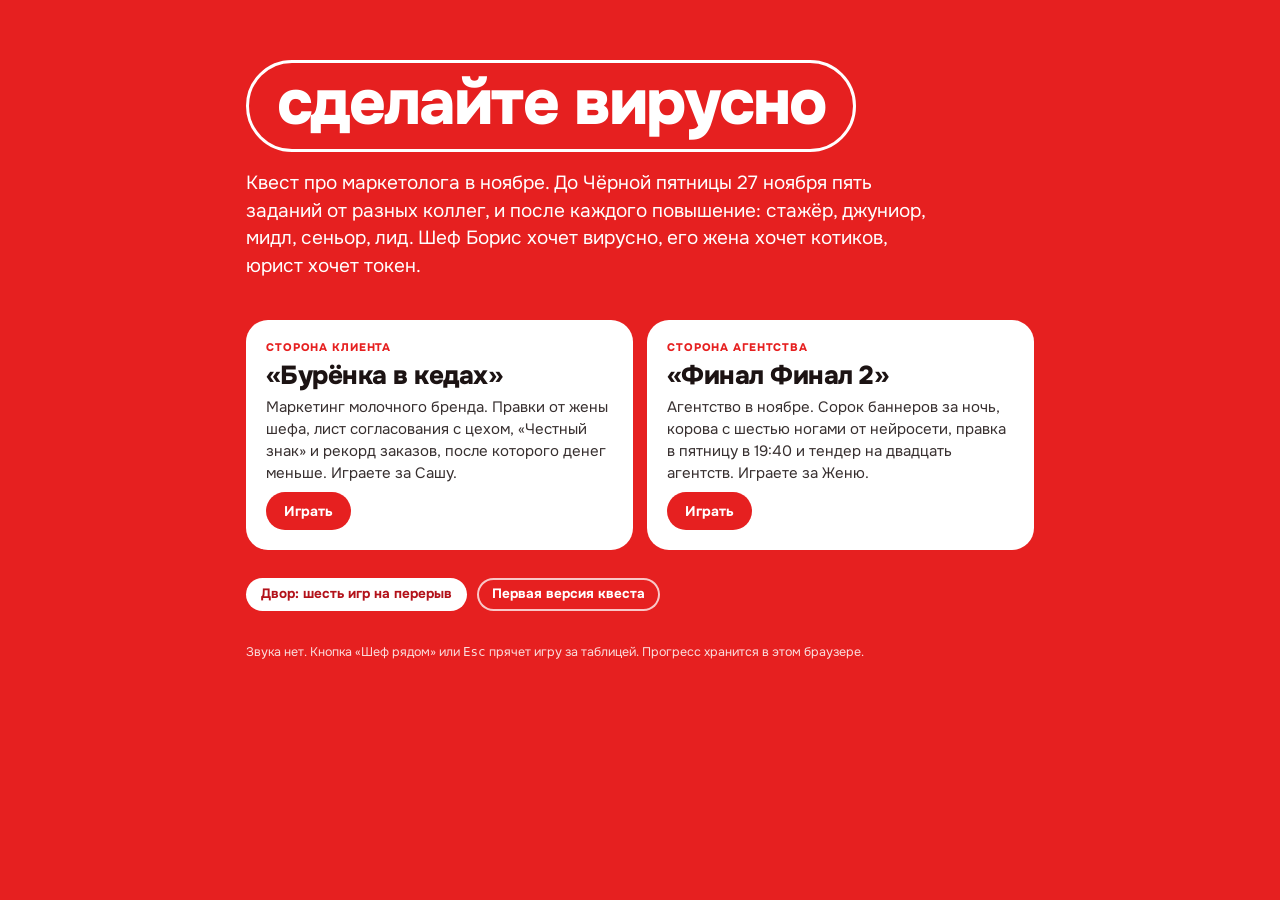
==== commit 3b87fa06: "Сторона агентства: лофт «Финал Финал 2» и пять квестов от стажёра до лида Офис-лофт с неоновой вывес" ====
--- a/index.html
+++ b/index.html
@@ -50,7 +50,7 @@
   var K = window.Kit;
   var SIDES = [
     { id: 'client', tag: 'Сторона клиента', name: '«Бурёнка в кедах»', hero: 'Сашу', text: 'Маркетинг молочного бренда. Правки от жены шефа, лист согласования с цехом, «Честный знак» и рекорд заказов, после которого денег меньше.', ready: true },
-    { id: 'agency', tag: 'Сторона агентства', name: '«Финал Финал 2»', hero: 'Женю', text: 'Агентство в ноябре. Сорок баннеров за ночь, корова с шестью ногами от нейросети, правка в пятницу в 19:40 и тендер на двадцать агентств.', ready: false }
+    { id: 'agency', tag: 'Сторона агентства', name: '«Финал Финал 2»', hero: 'Женю', text: 'Агентство в ноябре. Сорок баннеров за ночь, корова с шестью ногами от нейросети, правка в пятницу в 19:40 и тендер на двадцать агентств.', ready: true }
   ];
   document.getElementById('sides').innerHTML = SIDES.map(function (s) {
     var lab = K.get('label:kvest-' + s.id, null);
--- a/kit/kit.css
+++ b/kit/kit.css
@@ -50,7 +50,7 @@
 
 .kit-over{position:absolute;inset:0;z-index:20;display:grid;place-items:center;padding:16px;background:rgba(28,19,19,.5);animation:kit-fade .2s ease-out}
 @keyframes kit-fade{from{opacity:0}to{opacity:1}}
-.kit-card{background:var(--red);color:var(--white);border-radius:22px;padding:22px 20px 20px;max-width:420px;width:100%;text-align:center;box-shadow:0 18px 40px rgba(0,0,0,.35)}
+.kit-card{max-height:100%;overflow:auto;overscroll-behavior:contain;background:var(--red);color:var(--white);border-radius:22px;padding:22px 20px 20px;max-width:420px;width:100%;text-align:center;box-shadow:0 18px 40px rgba(0,0,0,.35)}
 .kit-stamp{display:inline-block;border:2.5px solid var(--white);border-radius:999px;padding:4px 14px 6px;font-weight:800;font-size:12px;letter-spacing:.08em;text-transform:uppercase;margin-bottom:12px}
 .kit-card h2{margin:0 0 8px;font-size:clamp(24px,5vw,30px);font-weight:800;letter-spacing:-.02em;line-height:1.05}
 .kit-card p{margin:0 0 14px;font-size:15px;line-height:1.42}
